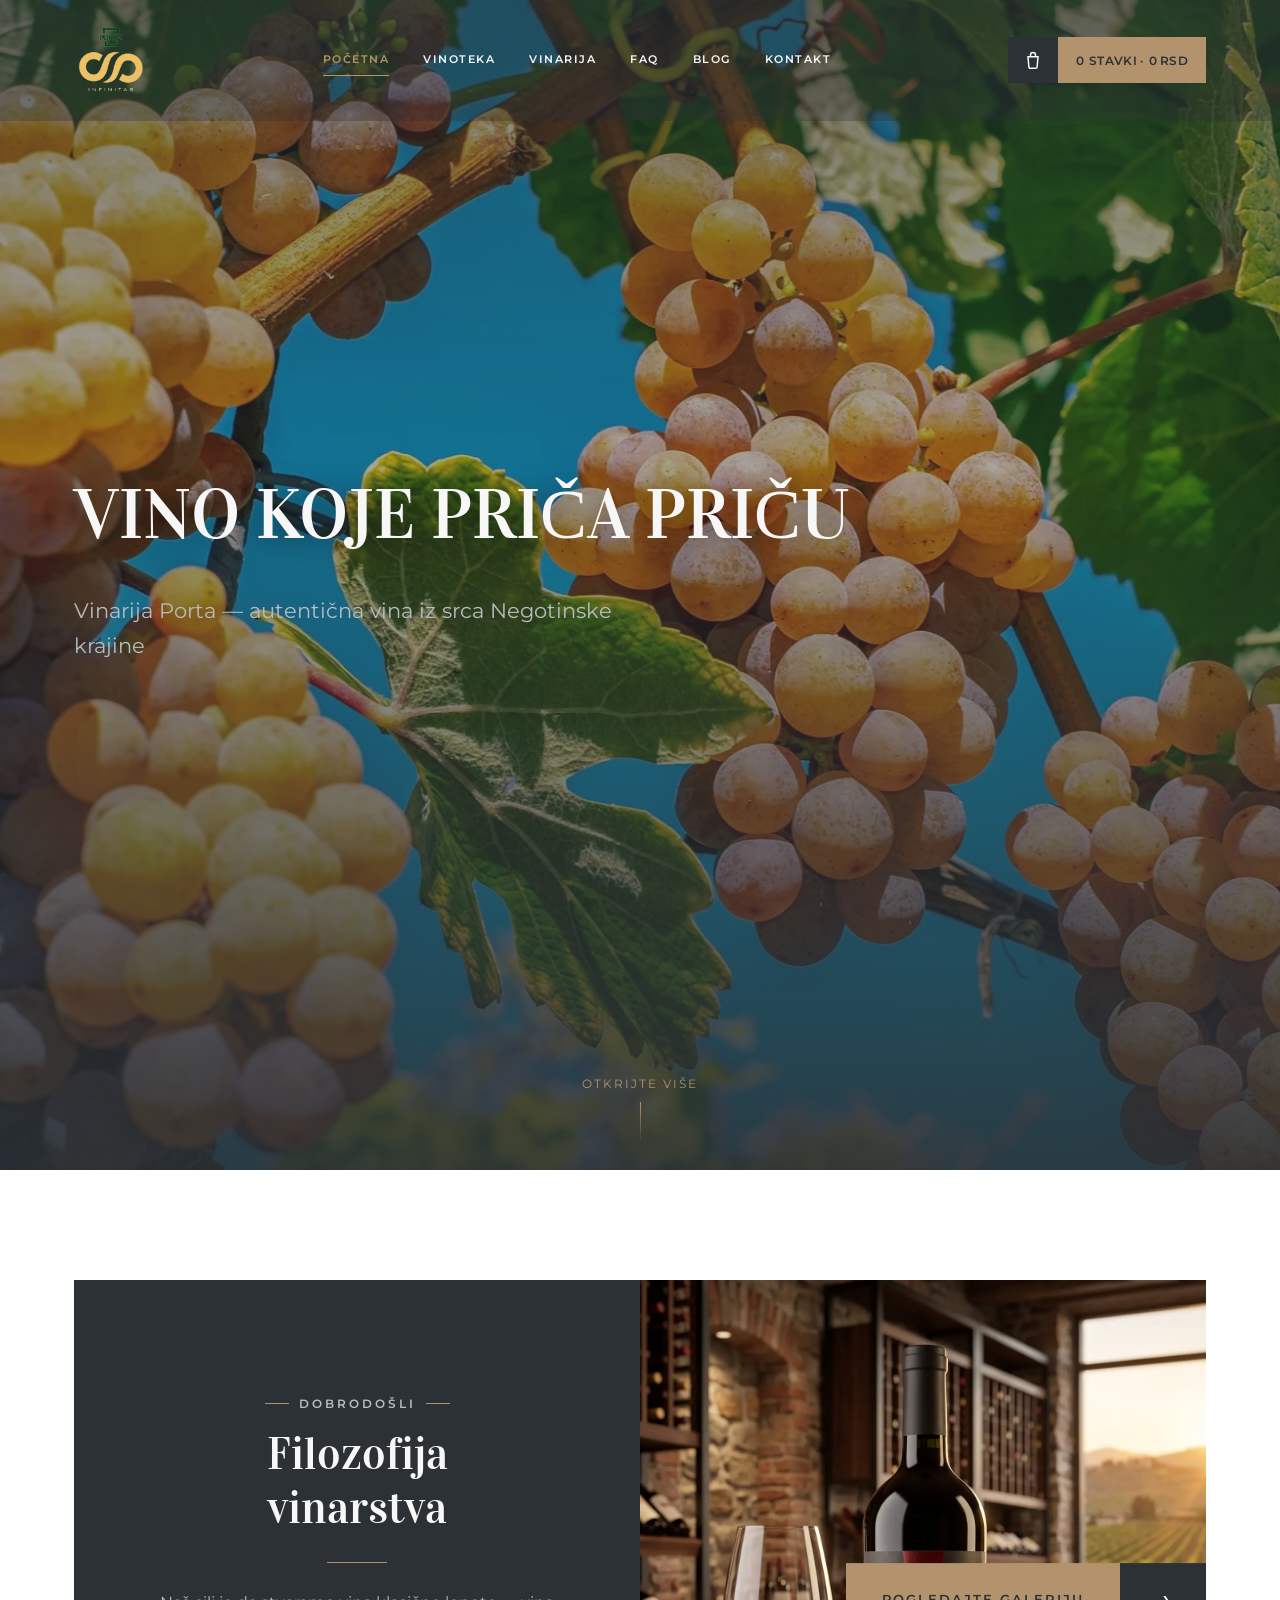
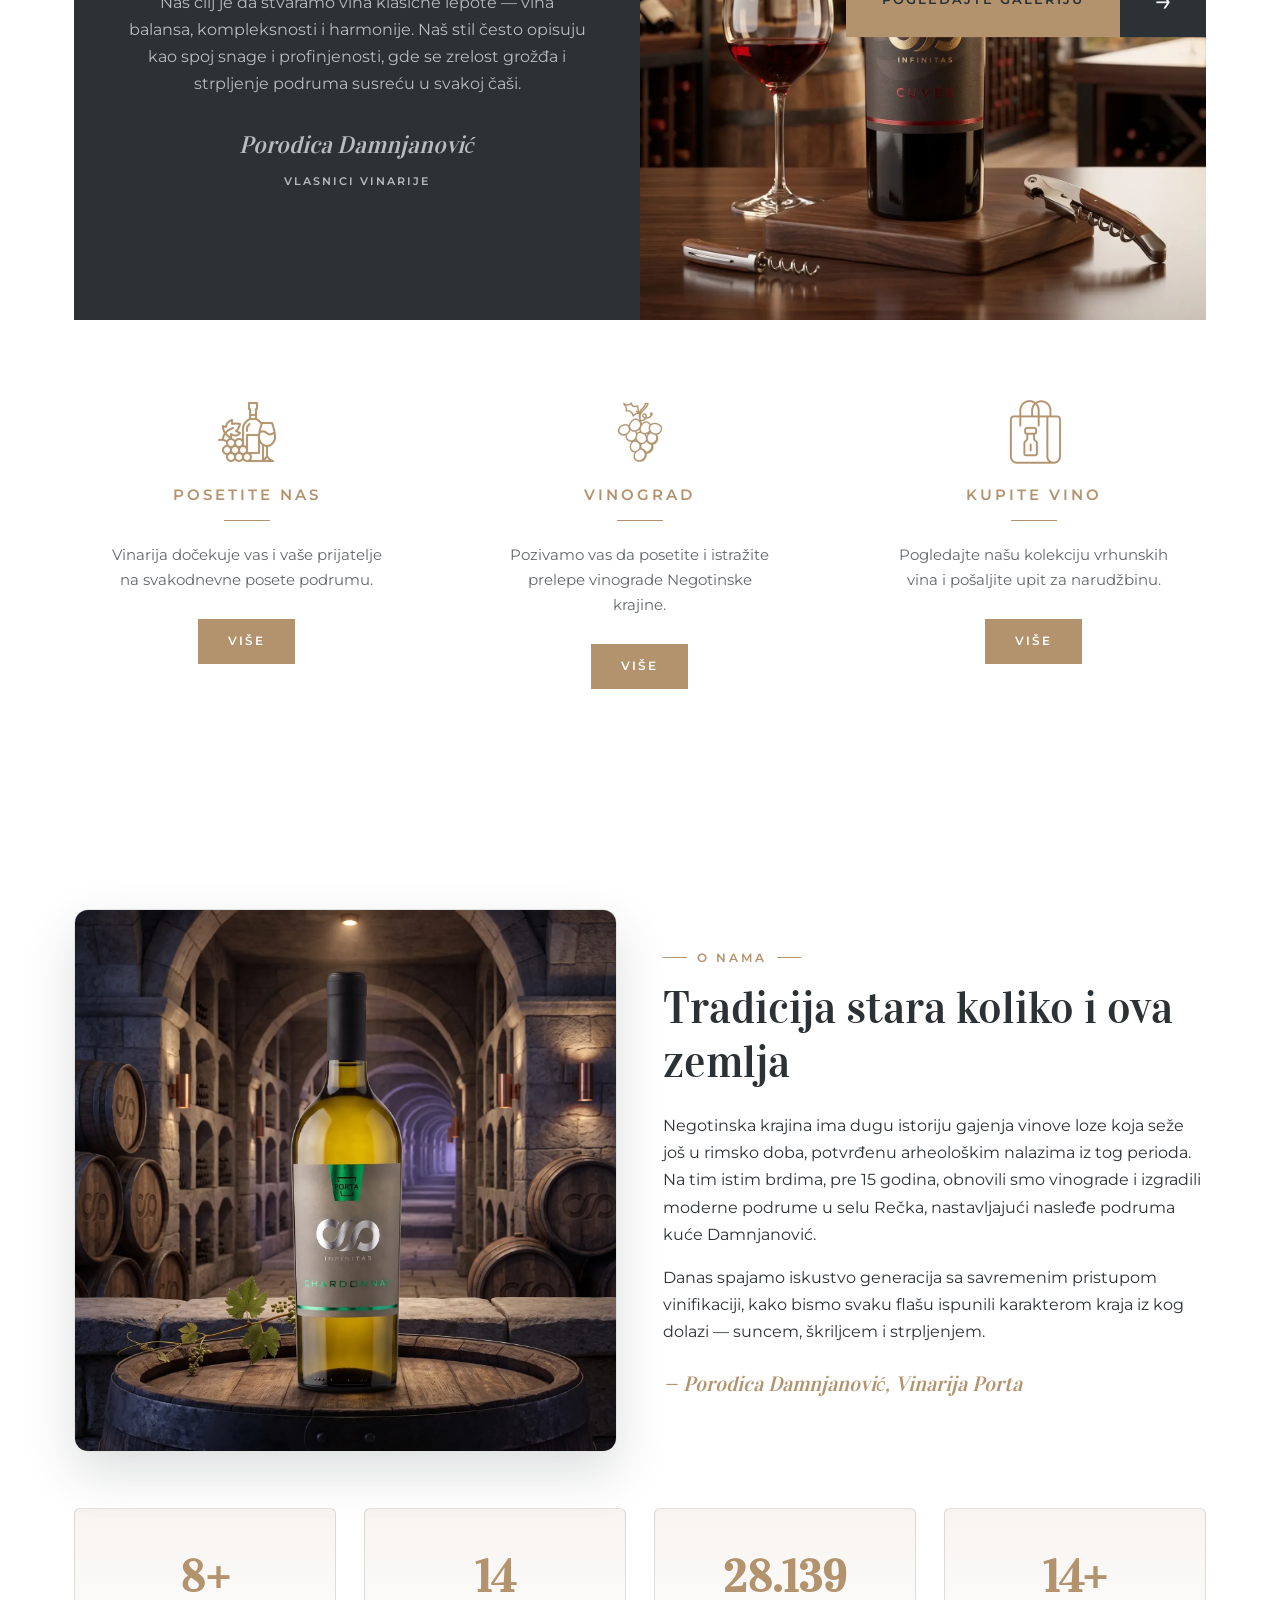
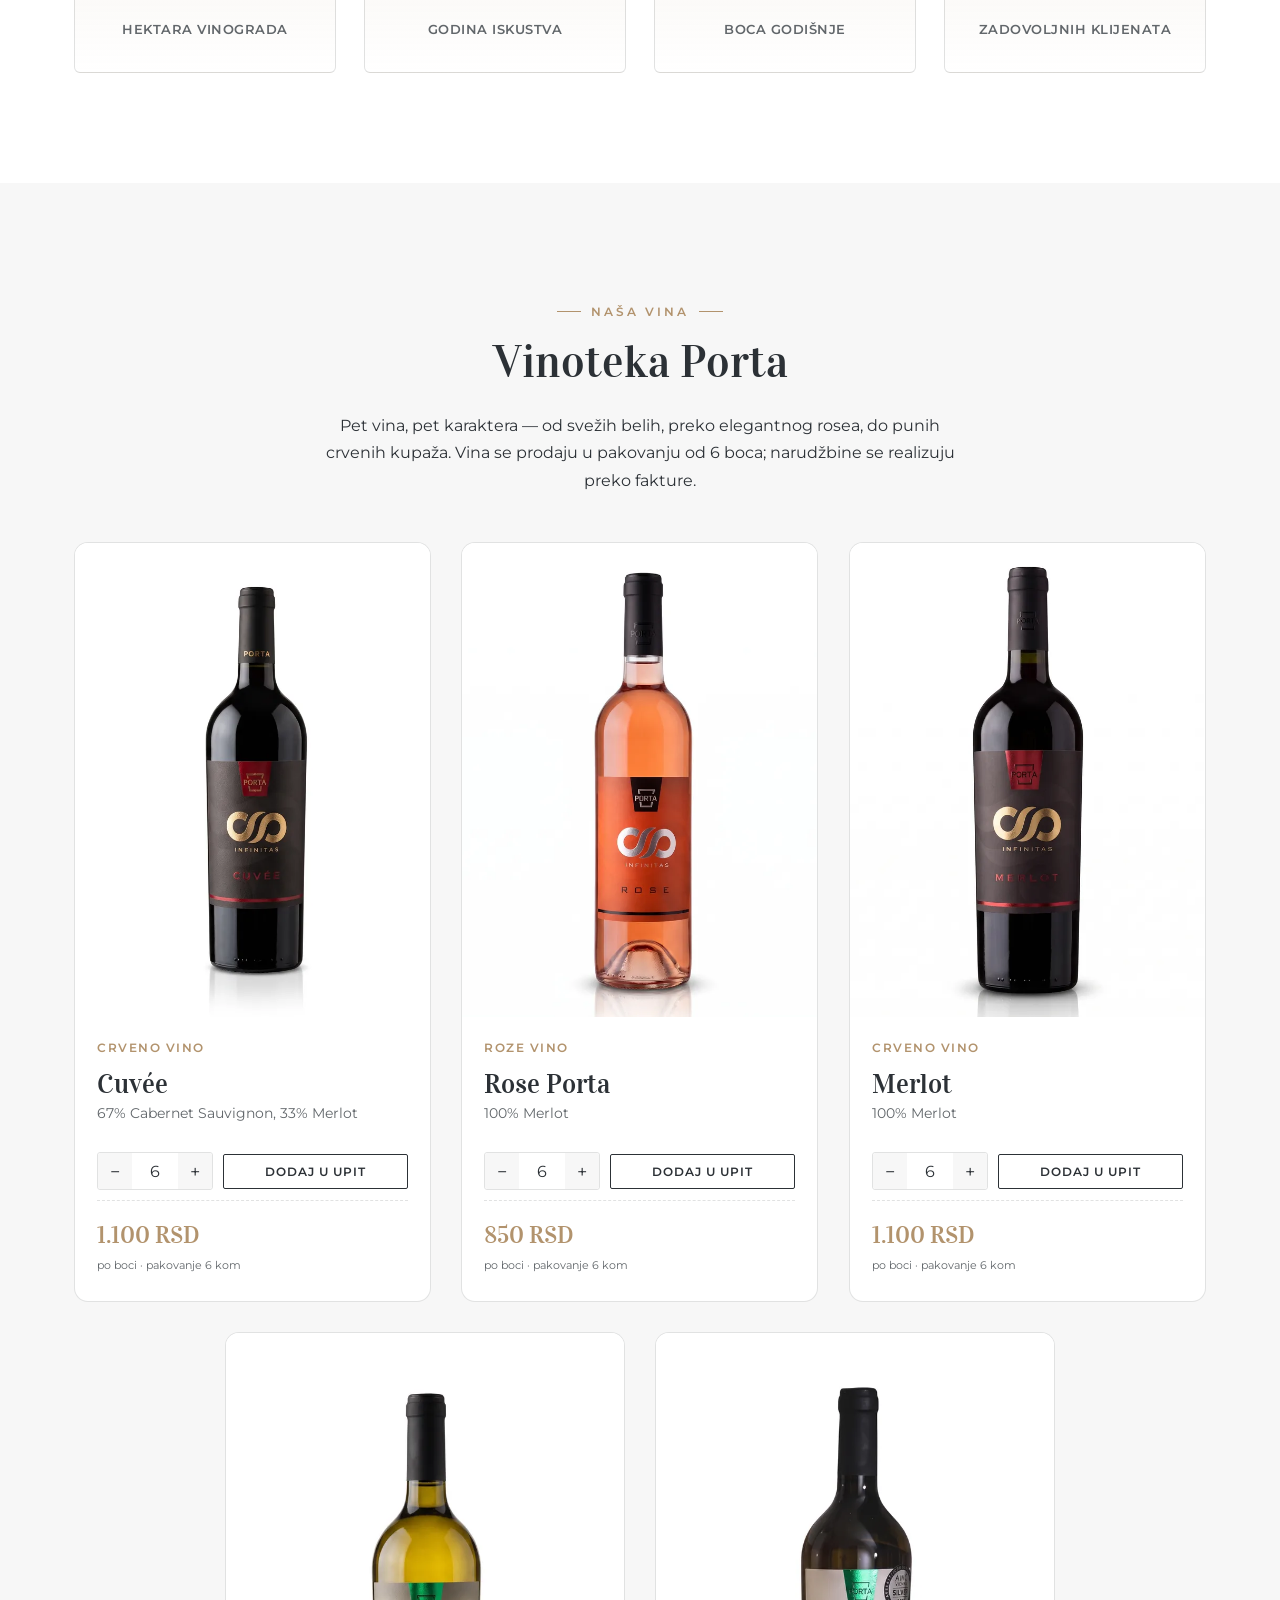
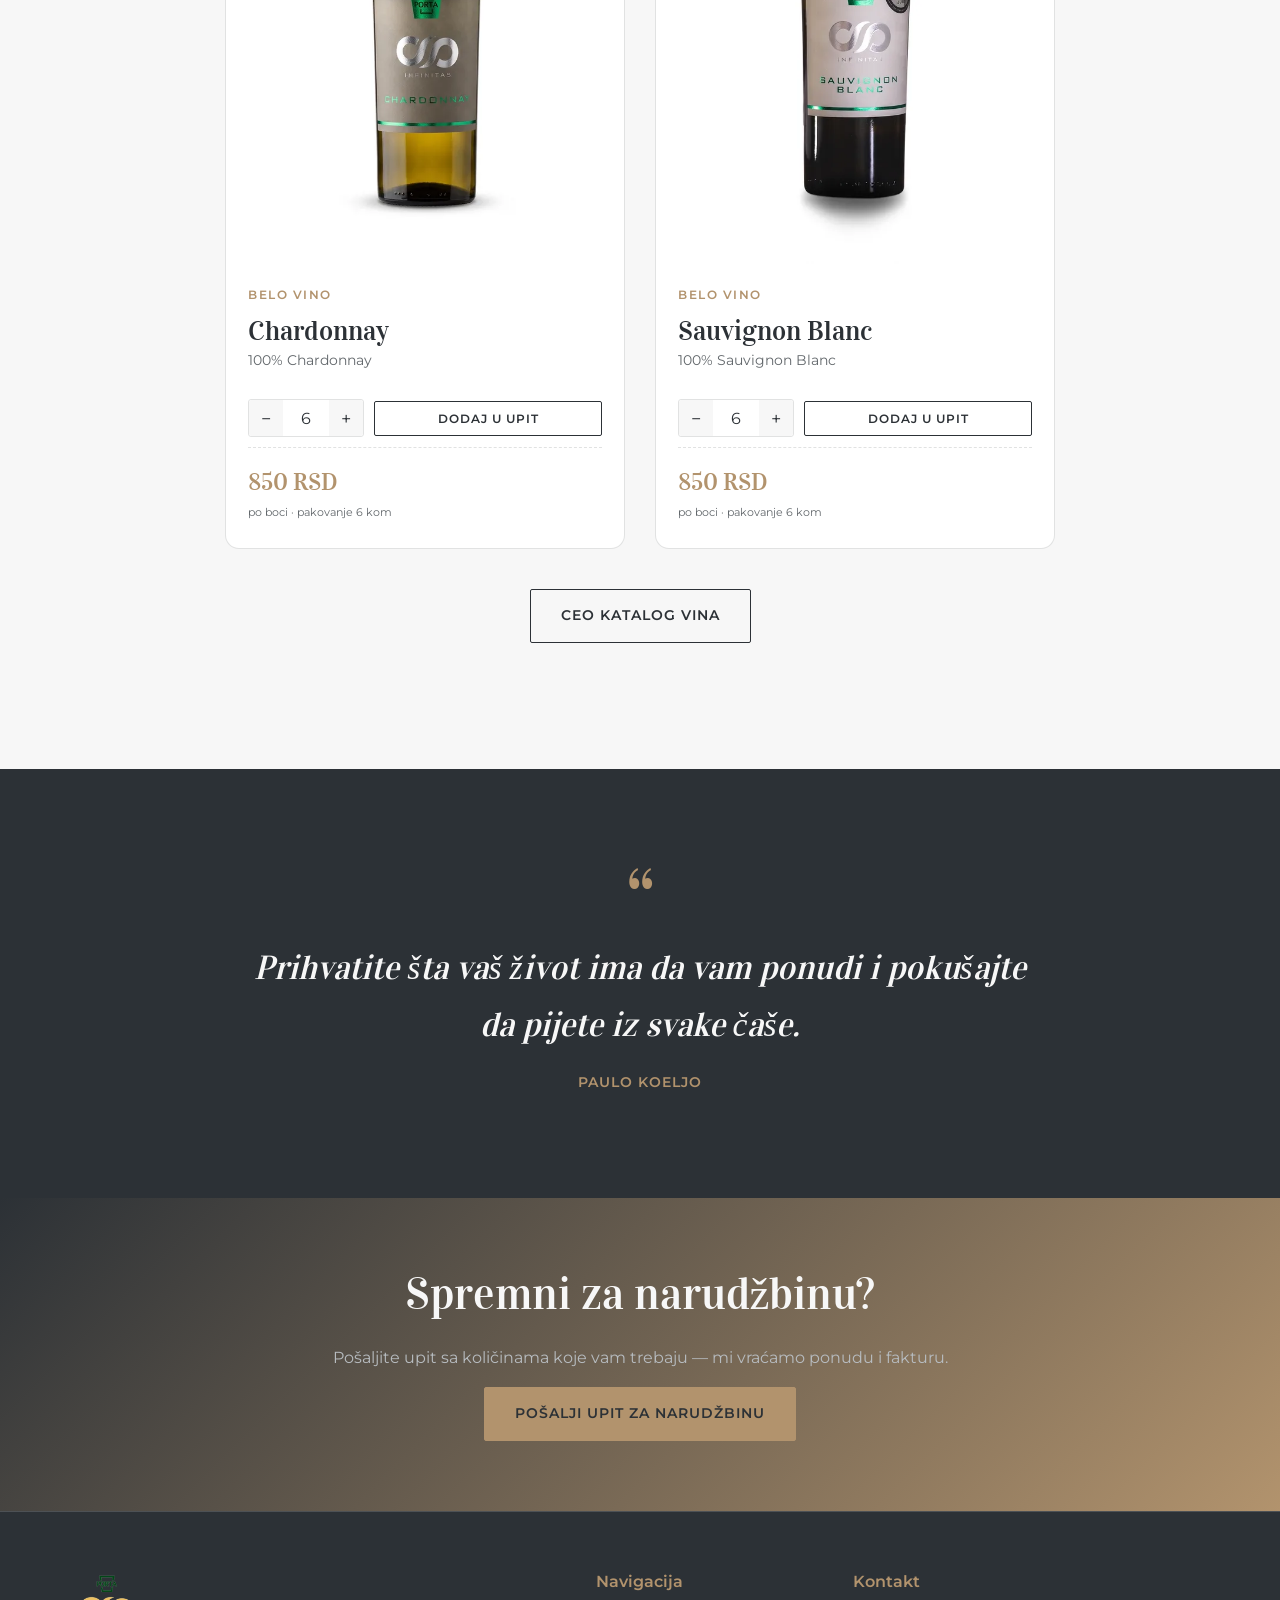
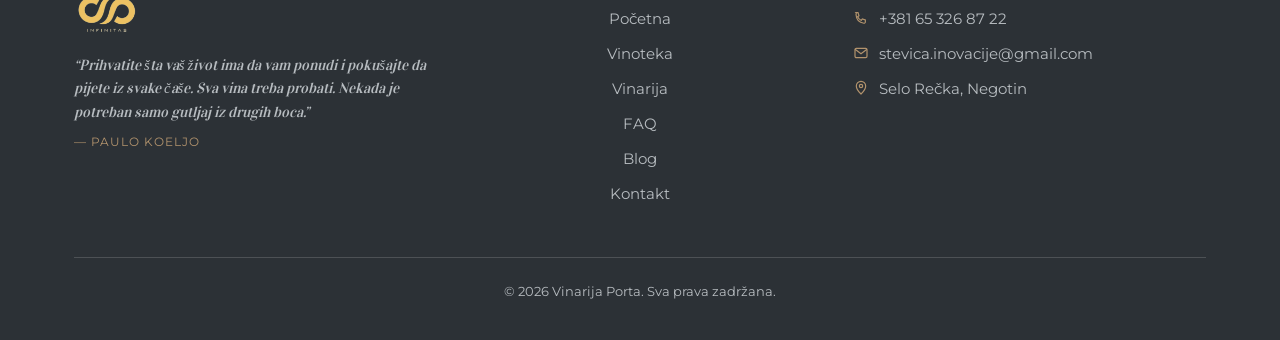
==== index.html @ 279966f1 "Inicijalna verzija sajta Vinarija Porta Statican sajt (HTML/CSS/JS) za vinariju Porta iz sela Recka " ====
<!doctype html>
<html lang="sr">
<head>
<meta charset="UTF-8">
<meta name="viewport" content="width=device-width, initial-scale=1">
<title>Vinarija Porta | Vina iz Negotinske krajine, selo Rečka</title>
<meta name="description" content="Vinarija Porta iz sela Rečka kod Negotina proizvodi vrhunska vina — Cuvée, Chardonnay, Rose Porta, Sauvignon Blanc i Merlot. 15 godina tradicije, 8+ hektara vinograda u Negotinskoj krajini.">
<link rel="canonical" href="https://vinarijaporta.rs/">
<meta property="og:type" content="website">
<meta property="og:title" content="Vinarija Porta — umetnost vina iz srca Negotinske Krajine">
<meta property="og:description" content="Tradicija duga 15 godina, 8+ hektara vinograda i 30.000 boca vina godišnje. Cuvée, Chardonnay, Rose, Sauvignon Blanc, Merlot — pakovanje od 6 boca, uz fakturu.">
<meta property="og:image" content="https://vinarijaporta.rs/images/og-image.jpg">
<meta property="og:url" content="https://vinarijaporta.rs/">
<meta property="og:locale" content="sr_RS">
<meta name="twitter:card" content="summary_large_image">
<link rel="icon" href="images/favicon.svg" type="image/svg+xml">
<link rel="preconnect" href="https://fonts.googleapis.com">
<link rel="preconnect" href="https://fonts.gstatic.com" crossorigin>
<link href="https://fonts.googleapis.com/css2?family=Vidaloka&family=Montserrat:wght@300;400;500;600;700&display=swap" rel="stylesheet">
<link rel="stylesheet" href="css/style.css">
<script type="application/ld+json">
{
  "@context": "https://schema.org",
  "@type": "Winery",
  "name": "Vinarija Porta",
  "image": "https://vinarijaporta.rs/images/og-image.jpg",
  "url": "https://vinarijaporta.rs/",
  "telephone": "+381653268722",
  "email": "stevica.inovacije@gmail.com",
  "address": {
    "@type": "PostalAddress",
    "streetAddress": "Selo Rečka bb",
    "addressLocality": "Negotin",
    "addressRegion": "Negotinska krajina",
    "addressCountry": "RS"
  }
}
</script>
</head>
<body>

<header class="site-header">
  <div class="container nav">
    <a href="index.html" class="logo"><img src="images/logo-porta-infinitas.webp" alt="Vinarija Porta Infinitas" class="site-logo"></a>
    <nav class="nav-links" id="navLinks">
      <a href="index.html" class="active">Početna</a>
      <a href="vinoteka.html">Vinoteka</a>
      <a href="vinarija.html">Vinarija</a>
      <a href="faq.html">FAQ</a>
      <a href="blog.html">Blog</a>
      <a href="kontakt.html">Kontakt</a>
    </nav>
    <div class="nav-actions">
      <button class="cart-btn" data-cart-open type="button" aria-label="Otvori korpu upita">
        <span class="cart-icon-box">
          <svg viewBox="0 0 24 24" fill="none" stroke="currentColor" stroke-width="1.8"><path d="M6 8h12l-1 12a2 2 0 0 1-2 2H9a2 2 0 0 1-2-2L6 8Z"/><path d="M9 8V6a3 3 0 0 1 6 0v2"/></svg>
          <span class="cart-icon-badge" data-cart-badge>0</span>
        </span>
        <span class="cart-info-box"><span data-cart-count>0</span> stavki &middot; <span data-cart-total-label>0 RSD</span></span>
      </button>
      <button class="nav-toggle" aria-label="Meni" type="button"><span></span><span></span><span></span></button>
    </div>
  </div>
</header>

<section class="hero">
  <div class="hero-slideshow" id="heroSlideshow">
    <div class="hero-slide is-active" style="background-image:url('images/couleur-grapes-3648343_1920.webp')"></div>
    <div class="hero-slide" style="background-image:url('images/stevepb-wine-2789265_1920.webp')"></div>
    <div class="hero-slide" style="background-image:url('images/pexels-picnic-1853380_1920.webp')"></div>
    <div class="hero-slide" style="background-image:url('images/franz26-ai-generated-8172472_1920.webp')"></div>
  </div>
  <div class="container">
    <div class="hero-content reveal">
      <h1 id="heroHeading">VINO KOJE PRIČA PRIČU</h1>
      <p class="lead" id="heroLead">Vinarija Porta — autentična vina iz srca Negotinske krajine</p>
    </div>
  </div>
  <div class="hero-scroll">Otkrijte više</div>
</section>

<a href="vinoteka.html" class="hero-float-cta btn btn-primary" id="heroFloatCta">
  <svg viewBox="0 0 24 24" width="18" height="18" fill="none" stroke="currentColor" stroke-width="1.8"><path d="M9 2h6v5.5c0 .8.3 1.6.9 2.2l2 2c1.1 1.1 1.6 2.6 1.6 4.1v2.7A3.5 3.5 0 0 1 16 22H8a3.5 3.5 0 0 1-3.5-3.5v-2.7c0-1.5.5-3 1.6-4.1l2-2c.6-.6.9-1.4.9-2.2V2Z"/><path d="M9 2h6M6 15h12"/></svg>
  <span class="label">Pogledaj vinoteku</span>
</a>

<section class="philosophy-features section">
  <div class="container">
    <div class="philosophy-grid">
      <div class="philosophy-text">
        <div class="philosophy-text-inner reveal">
          <p class="eyebrow">Dobrodošli</p>
          <h2>Filozofija<br>vinarstva</h2>
          <hr class="philosophy-divider">
          <p>Naš cilj je da stvaramo vina klasične lepote — vina balansa, kompleksnosti i harmonije. Naš stil često opisuju kao spoj snage i profinjenosti, gde se zrelost grožđa i strpljenje podruma susreću u svakoj čaši.</p>
          <p class="philosophy-signature">Porodica Damnjanović<small>Vlasnici vinarije</small></p>
        </div>
      </div>
      <div class="philosophy-media reveal">
        <img src="images/cuvee-na-stolu.webp" alt="Cuvée Vinarije Porta na stolu u podrumu" loading="lazy" width="1600" height="1600">
        <a href="vinarija.html" class="philosophy-cta">
          <span class="philosophy-cta-label">Pogledajte galeriju</span>
          <span class="philosophy-cta-arrow">&#8594;</span>
        </a>
      </div>
    </div>
  </div>
  <div class="container features">
    <div class="features-grid reveal-group">

      <div class="feature-item reveal">
        <div class="feature-icon">
          <img src="images/wine.webp" alt="" loading="lazy">
        </div>
        <h3 class="feature-title">Posetite nas</h3>
        <hr class="feature-divider">
        <p class="feature-text">Vinarija dočekuje vas i vaše prijatelje na svakodnevne posete podrumu.</p>
        <a href="kontakt.html" class="feature-more">Više</a>
      </div>

      <div class="feature-item reveal">
        <div class="feature-icon">
          <img src="images/grapes.webp" alt="" loading="lazy">
        </div>
        <h3 class="feature-title">Vinograd</h3>
        <hr class="feature-divider">
        <p class="feature-text">Pozivamo vas da posetite i istražite prelepe vinograde Negotinske krajine.</p>
        <a href="vinarija.html" class="feature-more">Više</a>
      </div>

      <div class="feature-item reveal">
        <div class="feature-icon">
          <img src="images/buy.webp" alt="" loading="lazy">
        </div>
        <h3 class="feature-title">Kupite vino</h3>
        <hr class="feature-divider">
        <p class="feature-text">Pogledajte našu kolekciju vrhunskih vina i pošaljite upit za narudžbinu.</p>
        <a href="vinoteka.html" class="feature-more">Više</a>
      </div>

    </div>
  </div>
</section>

<section class="section" id="o-nama">
  <div class="container about-grid">
    <div class="about-media reveal">
      <img src="images/chardonnay-podrumu.webp" alt="Podrum vinarije Porta sa buradima za odležavanje vina" width="1600" height="1600" loading="lazy">
    </div>
    <div class="about-text reveal">
      <p class="eyebrow">O nama</p>
      <h2>Tradicija stara koliko i ova zemlja</h2>
      <p>Negotinska krajina ima dugu istoriju gajenja vinove loze koja seže još u rimsko doba, potvrđenu arheološkim nalazima iz tog perioda. Na tim istim brdima, pre 15 godina, obnovili smo vinograde i izgradili moderne podrume u selu Rečka, nastavljajući nasleđe podruma kuće Damnjanović.</p>
      <p>Danas spajamo iskustvo generacija sa savremenim pristupom vinifikaciji, kako bismo svaku flašu ispunili karakterom kraja iz kog dolazi — suncem, škriljcem i strpljenjem.</p>
      <p class="signature">— Porodica Damnjanović, Vinarija Porta</p>
    </div>
  </div>

  <div class="container">
    <div class="stats reveal-group">
      <div class="stat reveal"><strong class="counter" data-target="8" data-suffix="+">0</strong><span>Hektara vinograda</span></div>
      <div class="stat reveal"><strong class="counter" data-target="15" data-suffix="">0</strong><span>Godina iskustva</span></div>
      <div class="stat reveal"><strong class="counter" data-target="30000" data-suffix="">0</strong><span>Boca godišnje</span></div>
      <div class="stat reveal"><strong class="counter" data-target="15" data-suffix="+">0</strong><span>Zadovoljnih klijenata</span></div>
    </div>
  </div>
</section>

<section class="section section-alt" id="vina">
  <div class="container">
    <div class="section-head reveal">
      <p class="eyebrow">Naša vina</p>
      <h2>Vinoteka Porta</h2>
      <p>Pet vina, pet karaktera — od svežih belih, preko elegantnog rosea, do punih crvenih kupaža. Vina se prodaju u pakovanju od 6 boca; narudžbine se realizuju preko fakture.</p>
    </div>
    <div class="wine-grid reveal-group" data-products data-limit="5"></div>
    <p class="text-center" style="margin-top:40px;">
      <a href="vinoteka.html" class="btn btn-outline">Ceo katalog vina</a>
    </p>
  </div>
</section>

<section class="quote-section">
  <div class="container reveal-group">
    <div class="quote-mark reveal">&ldquo;</div>
    <blockquote class="reveal">Prihvatite šta vaš život ima da vam ponudi i pokušajte da pijete iz svake čaše.</blockquote>
    <p class="quote-author reveal">Paulo Koeljo</p>
  </div>
</section>

<section class="cta-banner">
  <div class="container reveal-group">
    <h2 class="reveal">Spremni za narudžbinu?</h2>
    <p class="reveal">Pošaljite upit sa količinama koje vam trebaju — mi vraćamo ponudu i fakturu.</p>
    <a href="kontakt.html#narudzbina" class="btn btn-primary reveal">Pošalji upit za narudžbinu</a>
  </div>
</section>

<footer class="site-footer">
  <div class="container">
    <div class="footer-grid">
      <div>
        <img src="images/logo-porta-infinitas.webp" alt="Vinarija Porta Infinitas" class="footer-logo" width="120" height="120" loading="lazy">
        <p class="footer-quote">&ldquo;Prihvatite šta vaš život ima da vam ponudi i pokušajte da pijete iz svake čaše. Sva vina treba probati. Nekada je potreban samo gutljaj iz drugih boca.&rdquo;<cite>— Paulo Koeljo</cite></p>
      </div>
      <div>
        <h4>Navigacija</h4>
        <ul>
          <li><a href="index.html">Početna</a></li>
          <li><a href="vinoteka.html">Vinoteka</a></li>
          <li><a href="vinarija.html">Vinarija</a></li>
          <li><a href="faq.html">FAQ</a></li>
          <li><a href="blog.html">Blog</a></li>
          <li><a href="kontakt.html">Kontakt</a></li>
        </ul>
      </div>
      <div>
        <h4>Kontakt</h4>
        <ul class="footer-contact">
          <li><svg viewBox="0 0 24 24" width="16" height="16" fill="none" stroke="currentColor" stroke-width="1.8"><path d="M4.5 4h3l1.5 4.5-2 1.5a11 11 0 0 0 5.5 5.5l1.5-2 4.5 1.5v3c0 1-1 2-2.2 1.9C9.8 19 5 14.2 4.6 7.2 4.5 6 5.5 5 4.5 4Z"/></svg><a href="tel:+381653268722">+381 65 326 87 22</a></li>
          <li><svg viewBox="0 0 24 24" width="16" height="16" fill="none" stroke="currentColor" stroke-width="1.8"><rect x="3" y="5" width="18" height="14" rx="2"/><path d="M3 6.5 12 13l9-6.5"/></svg><a href="mailto:stevica.inovacije@gmail.com">stevica.inovacije@gmail.com</a></li>
          <li><svg viewBox="0 0 24 24" width="16" height="16" fill="none" stroke="currentColor" stroke-width="1.8"><path d="M12 21s7-6.5 7-12a7 7 0 1 0-14 0c0 5.5 7 12 7 12Z"/><circle cx="12" cy="9" r="2.5"/></svg><span>Selo Rečka, Negotin</span></li>
        </ul>
      </div>
    </div>
    <div class="footer-bottom">
      <p>&copy; <span id="year"></span> Vinarija Porta. Sva prava zadržana.</p>
    </div>
  </div>
</footer>

<div class="cart-overlay" id="cartOverlay"></div>
<aside class="cart-drawer" id="cartDrawer">
  <div class="cart-drawer-head">
    <h3>Vaš upit</h3>
    <button class="cart-close" data-cart-close type="button" aria-label="Zatvori">&times;</button>
  </div>
  <div class="cart-items" id="cartItems"></div>
  <div class="cart-drawer-foot" id="cartDrawerFoot">
    <div class="cart-total-row"><span>Ukupno (orijentaciono)</span><strong id="cartTotal">0 RSD</strong></div>
    <a href="kontakt.html#narudzbina" class="btn btn-primary btn-block">Pošalji upit za narudžbinu</a>
  </div>
</aside>

<button id="backToTop" class="back-to-top" type="button" aria-label="Nazad na vrh strane">
  <svg viewBox="0 0 24 24" fill="none" stroke="currentColor" stroke-width="2"><path d="M12 19V5M5 12l7-7 7 7"/></svg>
</button>

<script src="js/cart.js"></script>
<script src="js/main.js"></script>
</body>
</html>
---- css/style.css ----
/* ==========================================================================
   Vinarija Porta — glavni stylesheet
   Paleta: samo #B2936D (bež) i #2C3136 (tamna), belа za pozadinu sekcija
   ========================================================================== */

:root{
  --beige: #b2936d;
  --dark: #2c3136;
  --dark-alt: #2c3136;
  --light: #f7f7f7;
  --white: #ffffff;

  /* stara imena i dalje postoje radi manje izmena u ostatku fajla,
     ali sve pokazuju na istu bež/tamnu paletu — bez zlatne/zelene/crvene */
  --green: var(--beige);
  --wine: var(--beige);
  --gold: var(--beige);

  --text-dark: #2c3136;
  --text-light: #f7f7f7;
  --muted-on-light: #62676b;
  --muted-on-dark: #b7bcc0;

  --line-on-light: rgba(44,49,54,0.14);
  --line-on-dark: rgba(247,247,247,0.16);
  --line-gold: rgba(178,147,109,0.45);

  --radius: 6px;
  --radius-lg: 14px;
  --shadow: 0 20px 50px rgba(44,49,54,0.16);
  --shadow-dark: 0 20px 50px rgba(0,0,0,0.45);
  --ff-serif: "Vidaloka", Georgia, serif;
  --ff-sans: "Montserrat", "Segoe UI", sans-serif;
  --container: 1180px;
}

*,*::before,*::after{ box-sizing: border-box; }
html{ scroll-behavior: smooth; }
body{
  margin:0;
  background: var(--white);
  color: var(--text-dark);
  font-family: var(--ff-sans);
  font-size: 16px;
  line-height: 1.7;
  -webkit-font-smoothing: antialiased;
}
img{ max-width:100%; display:block; }
a{ color: inherit; text-decoration: none; }
ul{ list-style: none; margin:0; padding:0; }
button{ font-family: inherit; cursor:pointer; }
input,select,textarea{ font-family: inherit; font-size: 1rem; }

h1,h2,h3,h4{
  font-family: var(--ff-serif);
  color: var(--text-dark);
  line-height: 1.2;
  margin: 0 0 0.5em;
  font-weight: 400;
}
h1{ font-size: clamp(2.4rem, 6vw, 4.4rem); }
h2{ font-size: clamp(1.8rem, 4vw, 2.8rem); }
h3{ font-size: clamp(1.3rem, 2.6vw, 1.7rem); }
p{ margin: 0 0 1em; }

.container{
  width: 100%;
  max-width: var(--container);
  margin: 0 auto;
  padding: 0 24px;
}

.section{ padding: clamp(60px, 9vw, 110px) 0; background: var(--white); }
.section-alt{ background: var(--light); }

.eyebrow{
  display:inline-flex;
  align-items:center;
  gap:10px;
  font-family: var(--ff-sans);
  text-transform: uppercase;
  letter-spacing: 3px;
  font-size: 0.78rem;
  font-weight: 600;
  color: var(--gold);
  margin-bottom: 14px;
}
.eyebrow::before,.eyebrow::after{
  content:"";
  width: 24px;
  height:1px;
  background: var(--gold);
}
.section-head{
  text-align:center;
  max-width: 640px;
  margin: 0 auto 48px;
}
.section-head.left{ text-align:left; margin: 0 0 32px; }

/* Buttons */
.btn{
  display:inline-flex;
  align-items:center;
  justify-content:center;
  gap:8px;
  padding: 14px 30px;
  border-radius: 2px;
  font-size: 0.88rem;
  font-weight: 600;
  letter-spacing: 1px;
  text-transform: uppercase;
  border: 1px solid transparent;
  transition: all .25s ease;
  white-space: nowrap;
}
.btn-primary{
  background: var(--gold);
  color: var(--dark);
  border-color: var(--gold);
}
.btn-primary:hover{ background: var(--beige); border-color: var(--beige); color: var(--white); transform: translateY(-2px); }
.btn-outline{
  background: transparent;
  color: inherit;
  border-color: currentColor;
}
.btn-outline:hover{ background: var(--gold); color: var(--dark); border-color: var(--gold); }
.btn-sm{ padding: 9px 18px; font-size: 0.76rem; }
.btn-block{ width:100%; }
.btn:disabled{ opacity:.5; cursor:not-allowed; }

/* ==========================================================================
   Header / navigacija
   ========================================================================== */
.site-header{
  position: fixed;
  top:0; left:0; right:0;
  z-index: 500;
  background: rgba(44,49,54,0.32);
  border-bottom: 1px solid transparent;
  transition: background .35s ease, border-color .35s ease, box-shadow .35s ease;
}
.site-header.is-scrolled{
  background: rgba(44,49,54,0.97);
  border-bottom-color: var(--line-on-dark);
  box-shadow: 0 8px 24px rgba(0,0,0,0.22);
}
.nav{
  display:flex;
  align-items:center;
  justify-content:space-between;
  padding: 24px 24px;
  gap: 20px;
  transition: padding .35s ease;
}
.site-header.is-scrolled .nav{ padding: 8px 24px; }
.logo{ display:flex; align-items:center; }
.site-logo{
  height: 72px;
  width: auto;
  transition: height .35s ease;
}
.site-header.is-scrolled .site-logo{ height: 50px; }

.nav-links{
  display:flex;
  align-items:center;
  gap: 34px;
}
.nav-links a{
  font-size: 0.7rem;
  font-weight: 600;
  letter-spacing: 1.5px;
  text-transform: uppercase;
  color: var(--text-light);
  position: relative;
  padding: 4px 0;
}
.nav-links a::after{
  content:"";
  position:absolute;
  left:0; bottom:-2px;
  width:0; height:1px;
  background: var(--gold);
  transition: width .25s ease;
}
.nav-links a:hover, .nav-links a.active{ color: var(--gold); }
.nav-links a:hover::after, .nav-links a.active::after{ width:100%; }

.nav-actions{ display:flex; align-items:center; gap: 14px; }

.cart-btn{
  display:flex;
  align-items:stretch;
  height: 46px;
  border:none;
  padding:0;
  overflow:hidden;
}
.cart-icon-box{
  position: relative;
  width: 50px;
  flex-shrink:0;
  display:flex;
  align-items:center;
  justify-content:center;
  background: var(--dark);
  color: var(--text-light);
}
.cart-icon-box svg{ width:20px; height:20px; }
.cart-icon-badge{
  display:none;
  position:absolute;
  top:4px; right:4px;
  min-width:16px;
  height:16px;
  padding:0 3px;
  border-radius:8px;
  background: var(--beige);
  color: var(--dark);
  font-size:0.62rem;
  font-weight:700;
  align-items:center;
  justify-content:center;
  line-height:1;
}
.cart-info-box{
  display:flex;
  align-items:center;
  gap:5px;
  background: var(--beige);
  color: var(--dark);
  padding: 0 18px;
  font-size: 0.78rem;
  font-weight: 600;
  letter-spacing: 0.3px;
  text-transform: uppercase;
  white-space: nowrap;
  transition: background .3s ease, color .3s ease;
}
.cart-btn:hover .cart-info-box{ background: var(--dark); color: var(--text-light); }

.nav-toggle{
  display:none;
  flex-direction: column;
  gap:5px;
  background:none;
  border:none;
  padding: 6px;
}
.nav-toggle span{ width: 26px; height:2px; background: var(--gold); display:block; }

/* ==========================================================================
   Hero
   ========================================================================== */
.hero{
  position: relative;
  min-height: 130vh;
  display:flex;
  align-items:center;
  color: var(--text-light);
  background: var(--dark);
  overflow:hidden;
}
.hero::before{
  content:"";
  position:absolute; inset:0;
  z-index:1;
  background: linear-gradient(180deg, rgba(44,49,54,0.6) 0%, rgba(44,49,54,0.4) 40%, rgba(44,49,54,0.92) 100%);
}
.hero-slideshow{
  position:absolute; inset:0;
  z-index:0;
  overflow:hidden;
}
.hero-slide{
  position:absolute; inset:0;
  background-size: cover;
  background-position: center;
  opacity: 0;
  transform: scale(1);
  transition: opacity 1.4s ease;
}
.hero-slide.is-active{
  opacity: 1;
  animation: heroKenBurns 8s ease-out forwards;
}
@keyframes heroKenBurns{
  from{ transform: scale(1); }
  to{ transform: scale(1.12); }
}
@media (prefers-reduced-motion: reduce){
  .hero-slide.is-active{ animation: none; }
}
.hero-content{ position:relative; z-index:2; max-width: 780px; margin: 0; color: var(--text-light); }
.hero-content .eyebrow{ color: var(--gold); }
.hero-content h1{
  color: var(--text-light);
  text-shadow: 0 4px 30px rgba(0,0,0,0.5);
  transition: opacity .5s ease;
}
.hero-content .lead{
  font-size: clamp(1.05rem, 2vw, 1.3rem);
  color: var(--muted-on-dark);
  max-width: 560px;
  transition: opacity .5s ease;
  margin-bottom: 34px;
}
.hero-actions{ display:flex; gap:18px; flex-wrap:wrap; }
.hero-float-cta{
  position: fixed;
  right: 28px;
  top: 50%;
  z-index: 480;
  opacity: 0;
  transform: translateY(calc(-50% + 14px));
  pointer-events: none;
  transition: opacity .4s ease, transform .4s ease;
}
.hero-float-cta.is-visible{
  opacity: 1;
  transform: translateY(-50%);
  pointer-events: auto;
}
@media (max-width: 600px){
  .hero-float-cta{
    width: 52px; height: 52px;
    padding: 0;
    border-radius: 50%;
    gap: 0;
  }
  .hero-float-cta .label{ display:none; }
}
.back-to-top{
  position: fixed;
  right: 28px;
  bottom: 28px;
  z-index: 480;
  width: 52px;
  height: 52px;
  border-radius: 50%;
  background: var(--beige);
  color: var(--dark);
  display:flex;
  align-items:center;
  justify-content:center;
  opacity: 0;
  transform: translateY(14px);
  pointer-events: none;
  transition: opacity .4s ease, transform .4s ease, background .25s ease;
  border: none;
  cursor: pointer;
}
.back-to-top.is-visible{
  opacity: 1;
  transform: translateY(0);
  pointer-events: auto;
}
.back-to-top:hover{ background: var(--dark); color: var(--text-light); }
.back-to-top svg{ width: 20px; height: 20px; }
.hero-scroll{
  position:absolute; bottom: 28px; left:50%; transform: translateX(-50%);
  z-index:2; color: var(--gold); font-size: 0.75rem; letter-spacing:2px;
  display:flex; flex-direction:column; align-items:center; gap:8px;
  text-transform: uppercase;
}
.hero-scroll::after{
  content:""; width:1px; height: 40px; background: linear-gradient(var(--gold), transparent);
}

/* Page hero (interior pages) */
.page-hero{
  position: relative;
  padding: 130px 0 70px;
  text-align:center;
  background: var(--dark) url("../images/hero-vinograd.svg") center/cover no-repeat;
  color: var(--text-light);
}
.page-hero::before{ content:""; position:absolute; inset:0; background: rgba(44,49,54,0.78); }
.page-hero .container{ position:relative; z-index:2; }
.page-hero h1{ color: var(--text-light); }
.page-hero p{ color: var(--muted-on-dark); }
.breadcrumb{ color: var(--gold); font-size: 0.85rem; letter-spacing:1px; }
.breadcrumb a{ color: var(--muted-on-dark); }
.breadcrumb a:hover{ color: var(--gold); }

/* ==========================================================================
   Filozofija vinarstva (split sekcija: tamni tekst / slika)
   ========================================================================== */
.philosophy-grid{
  display:grid;
  grid-template-columns: 1fr;
}
.philosophy-text{
  background: var(--dark-alt);
  color: var(--text-light);
  display:flex;
  align-items:center;
  justify-content:center;
  padding: 70px 36px;
  text-align:center;
}
.philosophy-text-inner{ max-width: 460px; }
.philosophy-text .eyebrow{ justify-content:center; }
.philosophy-text h2{ color: var(--text-light); }
.philosophy-divider{ width:60px; height:1px; background: var(--gold); margin: 26px auto; border:none; }
.philosophy-text p{ color: var(--muted-on-dark); }
.philosophy-signature{
  font-family: var(--ff-serif);
  font-style: italic;
  color: var(--beige);
  font-size: 1.5rem;
  margin-top: 28px;
}
.philosophy-signature small{
  display:block;
  font-family: var(--ff-sans);
  font-style: normal;
  letter-spacing: 2px;
  text-transform: uppercase;
  font-size: 0.68rem;
  font-weight: 600;
  color: var(--muted-on-dark);
  margin-top: 6px;
}

.philosophy-media{
  position:relative;
  min-height: 360px;
  overflow:hidden;
}
.philosophy-media img{
  position:absolute; inset:0;
  width:100%; height:100%;
  object-fit:cover;
}
.philosophy-cta{
  position:absolute;
  top:50%; right:0;
  transform: translateY(-50%);
  z-index:2;
  display:flex;
  align-items:stretch;
  text-transform: uppercase;
}
.philosophy-cta-label{
  position:relative;
  background: var(--beige);
  color: var(--dark);
  padding: 26px 36px;
  font-size: 0.8rem;
  letter-spacing: 2px;
  font-weight: 600;
  display:flex;
  align-items:center;
  white-space: nowrap;
  overflow:hidden;
  isolation:isolate;
  transition: color .6s ease;
}
.philosophy-cta-label::before{
  content:"";
  position:absolute;
  inset:0;
  background: var(--dark-alt);
  transform: scaleX(0);
  transform-origin: right;
  transition: transform 1s ease;
  z-index:-1;
}
.philosophy-cta:hover .philosophy-cta-label::before{ transform: scaleX(1); }
.philosophy-cta:hover .philosophy-cta-label{ color: var(--text-light); }
.philosophy-cta-arrow{
  background: var(--dark-alt);
  color: var(--text-light);
  width: 86px;
  display:flex;
  align-items:center;
  justify-content:center;
  font-size: 2rem;
}

@media (min-width: 900px){
  .philosophy-grid{ grid-template-columns: 1fr 1fr; }
  .philosophy-media{ min-height: 640px; }
}

/* ==========================================================================
   Features (Posetite nas / Vinograd / Kupite vino)
   — deo iste sekcije kao "Filozofija vinarstva", bez razmaka/linije između njih
   ========================================================================== */
.features{
  padding-top: clamp(50px, 7vw, 80px);
}
.features-grid{
  display:grid;
  grid-template-columns: 1fr;
  gap: 48px;
  text-align:center;
}
.feature-icon{
  width: 64px;
  height: 64px;
  margin: 0 auto 22px;
  color: var(--beige);
}
.feature-icon svg{ width:100%; height:100%; }
.feature-icon img{ width:100%; height:100%; object-fit:contain; }
.feature-title{
  font-family: var(--ff-sans);
  font-size: 0.95rem;
  font-weight: 600;
  letter-spacing: 3px;
  text-transform: uppercase;
  color: var(--beige);
  margin: 0 0 16px;
}
.feature-divider{
  width: 46px;
  height: 1px;
  background: var(--beige);
  border: none;
  margin: 0 auto 22px;
}
.feature-text{
  color: var(--muted-on-light);
  font-size: 0.92rem;
  max-width: 280px;
  margin: 0 auto 26px;
}
.feature-more{
  display:inline-block;
  background: var(--beige);
  color: var(--white);
  font-size: 0.75rem;
  font-weight: 600;
  letter-spacing: 2px;
  text-transform: uppercase;
  padding: 12px 30px;
  transition: background .25s ease;
}
.feature-more:hover{ background: var(--dark); }

@media (min-width: 700px){
  .features-grid{ grid-template-columns: repeat(3, 1fr); }
}

/* ==========================================================================
   O nama / about
   ========================================================================== */
.about-grid{
  display:grid;
  grid-template-columns: 1fr;
  gap: 46px;
  align-items:center;
}
.about-media{
  border-radius: var(--radius-lg);
  overflow:hidden;
  border: 1px solid var(--line-on-light);
  box-shadow: var(--shadow);
}
.about-media img{ width:100%; height:100%; object-fit:cover; }
.about-text .signature{
  font-family: var(--ff-serif);
  font-style: italic;
  color: var(--wine);
  font-size: 1.3rem;
  margin-top: 20px;
}

/* Statistike */
.stats{
  display:grid;
  grid-template-columns: repeat(2,1fr);
  gap: 28px;
  margin-top: 56px;
}
.stat{
  text-align:center;
  padding: 30px 16px;
  border: 1px solid var(--line-on-light);
  border-radius: var(--radius);
  background: linear-gradient(180deg, rgba(178,147,109,0.1), transparent);
}
.stat strong{
  display:block;
  font-family: var(--ff-serif);
  font-size: clamp(2rem, 4vw, 2.8rem);
  color: var(--wine);
}
.stat span{ font-size: 0.82rem; font-weight: 600; letter-spacing:0.5px; color: var(--muted-on-light); text-transform: uppercase; }

/* ==========================================================================
   Vina / kartice proizvoda
   ========================================================================== */
.wine-grid{
  display:flex;
  flex-wrap:wrap;
  justify-content:center;
  gap: 30px;
}
.wine-card{
  flex: 1 1 100%;
  max-width: 400px;
  background: var(--white);
  border: 1px solid var(--line-on-light);
  border-radius: var(--radius-lg);
  overflow:hidden;
  display:flex;
  flex-direction:column;
  transition: transform .3s ease, box-shadow .3s ease, border-color .3s ease;
}
.wine-card:hover{
  transform: translateY(-6px);
  box-shadow: var(--shadow);
  border-color: var(--gold);
}
.wine-media{
  position: relative;
  background: var(--white);
  aspect-ratio: 3/4;
  overflow:hidden;
}
.wine-media img{
  position:absolute; inset:0;
  width:100%; height:100%;
  object-fit: cover;
  object-position: center;
  transition: transform .4s ease;
}
.wine-card:hover .wine-media img{ transform: scale(1.06); }
.wine-desc-overlay{
  position:absolute; inset:0;
  background: rgba(44,49,54,0.93);
  color: var(--text-light);
  display:flex;
  align-items:center;
  justify-content:center;
  padding: 30px;
  opacity: 0;
  transition: opacity .35s ease;
  text-align:center;
}
.wine-desc-overlay p{ margin:0; font-size:0.92rem; line-height:1.65; }
.wine-media:hover .wine-desc-overlay{ opacity:1; }
.wine-body{ padding: 22px 22px 26px; display:flex; flex-direction:column; gap:10px; flex:1; }
.wine-type{
  font-size: 0.72rem;
  font-weight: 600;
  letter-spacing: 1.5px;
  text-transform: uppercase;
  color: var(--green);
}
.wine-body h3{ margin:0; }
.wine-sorta{ font-size: 0.85rem; color: var(--muted-on-light); margin: -6px 0 0; min-height: 2.3em; line-height: 1.3; }
.wine-price-row{
  display:flex;
  align-items:baseline;
  justify-content:space-between;
  border-top: 1px dashed var(--line-on-light);
  padding-top: 14px;
  margin-top: auto;
}
.wine-price{ font-family: var(--ff-serif); font-size: 1.5rem; color: var(--wine); }
.wine-price small{ font-family: var(--ff-sans); font-size: 0.7rem; color: var(--muted-on-light); display:block; text-transform: none; letter-spacing:0; }
.wine-unit{ font-size: 0.75rem; color: var(--muted-on-light); }

.qty-row{ display:flex; align-items:center; flex-wrap:wrap; gap:10px; margin-top: 6px; }
.qty-stepper{
  display:flex;
  align-items:center;
  flex-shrink:0;
  border: 1px solid var(--line-on-light);
  border-radius: 3px;
  overflow:hidden;
}
.qty-stepper button{
  background: var(--light);
  color: var(--text-dark);
  border:none;
  flex-shrink:0;
  width: 34px;
  height: 36px;
  font-size: 1.1rem;
}
.qty-row [data-add-inquiry]{ flex:1; min-width: 130px; }
.qty-stepper button:hover{ background: var(--gold); color: var(--dark); }
.qty-stepper input{
  width: 46px;
  text-align:center;
  border:none;
  background: transparent;
  color: var(--text-dark);
  height: 36px;
  -moz-appearance: textfield;
}
.qty-stepper input::-webkit-outer-spin-button,
.qty-stepper input::-webkit-inner-spin-button{ -webkit-appearance:none; margin:0; }


/* ==========================================================================
   Blog članak
   ========================================================================== */
.article-body{
  max-width: 760px;
  margin: 0 auto;
}
.article-meta{
  text-align:center;
  text-transform: uppercase;
  letter-spacing: 2px;
  font-size: 0.78rem;
  font-weight: 600;
  color: var(--gold);
  margin-bottom: 10px;
}
.article-body h2{ margin-top: 1.6em; }
.article-body p{ color: var(--muted-on-light); line-height: 1.85; }
.article-cover{
  width:100%;
  aspect-ratio: 16/9;
  overflow:hidden;
  border-radius: var(--radius);
  margin: 0 0 40px;
}
.article-cover img{ width:100%; height:100%; object-fit:cover; }
.article-pull-quote{
  font-family: var(--ff-serif);
  font-style: italic;
  font-size: clamp(1.2rem, 2.4vw, 1.5rem);
  color: var(--text-dark);
  border-left: 3px solid var(--gold);
  padding-left: 24px;
  margin: 40px 0;
}
.article-back{ display:inline-block; margin-top: 20px; }

/* ==========================================================================
   Citat
   ========================================================================== */
.quote-section{
  position:relative;
  text-align:center;
  padding: 90px 0;
  background: var(--dark);
  color: var(--text-light);
}
.quote-mark{ font-family: var(--ff-serif); font-size: 5rem; color: var(--gold); line-height:1; opacity:.7; }
blockquote{
  font-family: var(--ff-serif);
  font-size: clamp(1.4rem, 3vw, 2.1rem);
  color: var(--text-light);
  max-width: 780px;
  margin: 0 auto 18px;
  font-style: italic;
}
.quote-author{ color: var(--gold); letter-spacing:1px; text-transform: uppercase; font-size: 0.85rem; font-weight:600; }

/* ==========================================================================
   CTA banner
   ========================================================================== */
.cta-banner{
  text-align:center;
  padding: 70px 0;
  background: linear-gradient(135deg, var(--dark), var(--wine));
  color: var(--text-light);
}
.cta-banner h2{ color: var(--text-light); }
.cta-banner p{ color: var(--muted-on-dark); }

/* ==========================================================================
   Footer
   ========================================================================== */
.site-footer{
  background: var(--dark);
  color: var(--text-light);
  border-top: 1px solid var(--line-on-dark);
  padding: 60px 0 24px;
}
@media (max-width: 600px){
  .site-footer{ padding-bottom: 90px; }
}
.footer-grid{
  display:grid;
  grid-template-columns: 1fr;
  gap: 36px;
  margin-bottom: 40px;
}
@media (min-width: 700px){
  .footer-grid{ grid-template-columns: repeat(3, 1fr); }
  .footer-grid > div:nth-child(2){ text-align:center; }
}
.footer-logo{ height: 64px; width: auto; margin-bottom: 18px; }
.footer-quote{
  font-family: var(--ff-serif);
  font-style: italic;
  color: var(--muted-on-dark);
  font-size: 0.92rem;
  line-height: 1.6;
  margin: 0 0 20px;
}
.footer-quote cite{
  display:block;
  margin-top: 8px;
  font-family: var(--ff-sans);
  font-style: normal;
  text-transform: uppercase;
  letter-spacing: 1px;
  font-size: 0.72rem;
  color: var(--gold);
}
.footer-grid h4{ color: var(--gold); font-size: 1rem; margin-bottom: 16px; font-family: var(--ff-sans); font-weight:600; }
.footer-grid p{ color: var(--muted-on-dark); }
.footer-contact li{
  display:flex;
  align-items:flex-start;
  gap: 10px;
  margin-bottom: 14px;
  color: var(--muted-on-dark);
}
.footer-contact li svg{ flex-shrink:0; margin-top: 3px; color: var(--gold); }
.footer-contact li a:hover{ color: var(--gold); }
.footer-grid ul li{ margin-bottom: 10px; font-size: 0.92rem; color: var(--muted-on-dark); }
.footer-grid ul a:hover{ color: var(--gold); }
.footer-bottom{
  border-top: 1px solid var(--line-on-dark);
  padding-top: 22px;
  display:flex;
  flex-direction:column;
  gap: 10px;
  align-items:center;
  text-align:center;
  font-size: 0.82rem;
  color: var(--muted-on-dark);
}
.social-row{ display:flex; gap:14px; }
.social-row a{
  width:36px; height:36px;
  border:1px solid var(--line-on-dark);
  border-radius:50%;
  display:flex; align-items:center; justify-content:center;
  color: var(--text-light);
}
.social-row a:hover{ border-color: var(--gold); color: var(--gold); }

/* ==========================================================================
   Cart drawer (mini korpa upita)
   ========================================================================== */
.cart-overlay{
  position: fixed; inset:0;
  background: rgba(44,49,54,0.6);
  z-index: 900;
  opacity:0; pointer-events:none;
  transition: opacity .3s ease;
}
.cart-overlay.open{ opacity:1; pointer-events:auto; }

.cart-drawer{
  position: fixed;
  top:0; right:0;
  height: 100vh;
  width: min(400px, 100vw);
  background: var(--white);
  color: var(--text-dark);
  border-left: 1px solid var(--line-on-light);
  z-index: 950;
  display:flex;
  flex-direction:column;
  transform: translateX(100%);
  transition: transform .35s ease;
}
.cart-drawer.open{ transform: translateX(0); }
.cart-drawer-head{
  display:flex; align-items:center; justify-content:space-between;
  padding: 22px 24px;
  border-bottom: 1px solid var(--line-on-light);
}
.cart-drawer-head h3{ margin:0; }
.cart-close{ background:none; border:none; color: var(--wine); font-size: 1.4rem; }
.cart-items{ flex:1; overflow-y:auto; padding: 10px 24px; }
.cart-item{
  display:grid;
  grid-template-columns: 56px 1fr auto;
  gap: 12px;
  align-items:center;
  padding: 14px 0;
  border-bottom: 1px solid var(--line-on-light);
}
.cart-item img{ width:56px; height:auto; }
.cart-item-name{ font-family: var(--ff-serif); color: var(--text-dark); font-size: 1rem; }
.cart-item-meta{ font-size: 0.78rem; color: var(--muted-on-light); }
.cart-item-remove{ background:none; border:none; color: var(--wine); font-size:0.75rem; text-decoration: underline; padding:0; margin-top:4px; }
.cart-item-remove:hover{ color: var(--dark); }
.cart-empty{ text-align:center; color: var(--muted-on-light); padding: 40px 10px; }
.cart-drawer-foot{ padding: 20px 24px 26px; border-top: 1px solid var(--line-on-light); }
.cart-total-row{ display:flex; justify-content:space-between; align-items:baseline; margin-bottom: 16px; }
.cart-total-row strong{ font-family: var(--ff-serif); color: var(--wine); font-size: 1.4rem; }

/* ==========================================================================
   FAQ
   ========================================================================== */
.faq-list{ max-width: 820px; margin: 0 auto; }
.faq-item{
  border-bottom: 1px solid var(--line-on-light);
}
.faq-question{
  width:100%;
  display:flex;
  align-items:center;
  justify-content:space-between;
  gap: 20px;
  background:none;
  border:none;
  text-align:left;
  padding: 22px 4px;
  font-family: var(--ff-serif);
  font-size: 1.1rem;
  color: var(--text-dark);
}
.faq-question .icon{ color: var(--gold); font-size: 1.4rem; transition: transform .25s ease; flex-shrink:0; }
.faq-item.open .faq-question .icon{ transform: rotate(45deg); }
.faq-answer{
  max-height:0;
  overflow:hidden;
  transition: max-height .3s ease;
  font-size: 0.95rem;
  color: var(--muted-on-light);
}
.faq-answer p{ padding-bottom: 22px; margin:0; }

/* ==========================================================================
   Blog
   ========================================================================== */
.blog-grid{
  display:grid;
  grid-template-columns: 1fr;
  gap: 32px;
}
.blog-card{
  background: var(--white);
  border: 1px solid var(--line-on-light);
  border-radius: var(--radius-lg);
  overflow:hidden;
}
.blog-media{ aspect-ratio: 16/10; background: linear-gradient(135deg, var(--light), rgba(178,147,109,0.22)); display:flex; align-items:center; justify-content:center; overflow:hidden; }
.blog-body{ padding: 24px; }
.blog-meta{ font-size: 0.75rem; font-weight:600; color: var(--green); text-transform: uppercase; letter-spacing:1px; margin-bottom: 10px; }
.blog-body h3{ margin-bottom: 10px; }
.blog-more{ font-size: 0.85rem; font-weight:600; color: var(--wine); border-bottom: 1px solid var(--wine); padding-bottom:2px; }

/* ==========================================================================
   Kontakt / forma
   ========================================================================== */
.contact-grid{
  display:grid;
  grid-template-columns: minmax(0, 1fr);
  gap: 50px;
}
.contact-info-list{ display:flex; flex-direction:column; gap: 22px; margin-top: 26px; }
.contact-info-item{ display:flex; gap:16px; align-items:flex-start; }
.contact-info-item .ico{
  width: 44px; height:44px; flex-shrink:0;
  border: 1px solid var(--gold);
  border-radius:50%;
  display:flex; align-items:center; justify-content:center;
  color: var(--gold);
}
.contact-info-item h4{ margin:0 0 4px; color: var(--text-dark); font-family: var(--ff-sans); text-transform: uppercase; letter-spacing: 1px; font-size:0.78rem; font-weight:700; }
.contact-info-item p{ margin:0; color: var(--muted-on-light); }
.contact-info-item a:hover{ color: var(--wine); }

.map-embed{ border-radius: var(--radius); overflow:hidden; border: 1px solid var(--line-on-light); margin-top: 26px; }
.map-embed iframe{ width:100%; height: 260px; border:0; }

.form-card{
  background: var(--white);
  border: 1px solid var(--line-on-light);
  box-shadow: var(--shadow);
  border-radius: var(--radius-lg);
  padding: clamp(24px, 4vw, 40px);
}
.form-row{ display:grid; grid-template-columns: 1fr; gap: 18px; margin-bottom: 18px; }
@media(min-width: 640px){ .form-row.two{ grid-template-columns: 1fr 1fr; } }
.field label{
  display:block;
  font-size: 0.76rem;
  font-weight: 600;
  text-transform: uppercase;
  letter-spacing: 1px;
  color: var(--text-dark);
  margin-bottom: 8px;
}
.field input, .field select, .field textarea{
  width:100%;
  background: var(--light);
  border: 1px solid var(--line-on-light);
  color: var(--text-dark);
  padding: 12px 14px;
  border-radius: 3px;
  transition: border-color .2s ease;
}
.field input:focus, .field select:focus, .field textarea:focus{
  outline:none;
  border-color: var(--gold);
}
.field textarea{ resize: vertical; min-height: 100px; }
.field-required::after{ content:" *"; color: var(--wine); }

.order-summary{
  background: var(--light);
  border: 1px dashed var(--beige);
  border-radius: var(--radius);
  padding: 18px 20px;
  margin-bottom: 26px;
}
.order-summary h4{ margin: 0 0 12px; color: var(--text-dark); font-family: var(--ff-sans); text-transform: uppercase; letter-spacing:1px; font-size: 0.82rem; font-weight:700; }
.order-summary-row{ display:flex; justify-content:space-between; font-size: 0.9rem; padding: 6px 0; border-bottom: 1px solid var(--line-on-light); }
.order-summary-row:last-child{ border-bottom:none; }
.order-summary-total{ display:flex; justify-content:space-between; margin-top: 10px; font-family: var(--ff-serif); color: var(--wine); font-size: 1.2rem; }
.order-summary-empty{ font-size: 0.85rem; color: var(--muted-on-light); }

.form-note{ font-size: 0.8rem; color: var(--muted-on-light); margin-top: 14px; }
.form-success{
  display:none;
  background: rgba(178,147,109,0.12);
  border: 1px solid var(--beige);
  color: var(--dark);
  padding: 16px 20px;
  border-radius: var(--radius);
  margin-bottom: 20px;
  font-weight: 500;
}
.form-success.show{ display:block; }
.form-alt-channels{ display:flex; gap: 14px; margin-top: 18px; }
.form-alt-channels .btn{ flex: 1 1 0; min-width: 0; text-align:center; white-space:nowrap; }
@media (max-width: 480px){
  .form-alt-channels{ flex-wrap:wrap; }
  .form-alt-channels .btn{ flex-basis:100%; white-space:normal; }
}

.honeypot{ position:absolute; left:-9999px; opacity:0; }

/* ==========================================================================
   Scroll-reveal animacije (Intersection Observer, bez biblioteka)
   ========================================================================== */
.reveal{
  opacity: 0;
  transform: translateY(28px);
  transition: opacity .7s ease, transform .7s ease;
  will-change: opacity, transform;
}
.reveal.is-visible{
  opacity: 1;
  transform: translateY(0);
}
.reveal-group .reveal:nth-child(2){ transition-delay: .08s; }
.reveal-group .reveal:nth-child(3){ transition-delay: .16s; }
.reveal-group .reveal:nth-child(4){ transition-delay: .24s; }
.reveal-group .reveal:nth-child(5){ transition-delay: .32s; }

@media (prefers-reduced-motion: reduce){
  .reveal{ opacity:1; transform:none; transition:none; }
}

/* ==========================================================================
   Utility / responsive
   ========================================================================== */
.text-center{ text-align:center; }
.mt-0{ margin-top:0; }
.hidden{ display:none !important; }

@media (min-width: 780px){
  .about-grid{ grid-template-columns: 1fr 1fr; }
  .stats{ grid-template-columns: repeat(4,1fr); }
  .contact-grid{ grid-template-columns: minmax(0,0.9fr) minmax(0,1.1fr); }
  .blog-grid{ grid-template-columns: repeat(3,1fr); }
}

@media (min-width: 620px){
  .wine-card{ flex-basis: calc(50% - 15px); }
}
@media (min-width: 1000px){
  .wine-card{ flex-basis: calc(33.333% - 20px); }
}

@media (max-width: 900px){
  .nav-links{
    position: absolute;
    top: 100%; left:0; right:0;
    background: var(--dark-alt);
    border-bottom: 1px solid var(--line-on-dark);
    flex-direction: column;
    align-items:flex-start;
    padding: 20px 24px 30px;
    gap: 18px;
    transform: translateY(-16px);
    opacity: 0;
    visibility: hidden;
    transition: transform .3s ease, opacity .3s ease, visibility 0s linear .3s;
    z-index: 400;
  }
  .nav-links.open{
    transform: translateY(0);
    opacity: 1;
    visibility: visible;
    transition: transform .3s ease, opacity .3s ease;
  }
  .nav-toggle{ display:flex; }
  .cart-info-box{ display:none; }
  .cart-btn{ height:40px; }
  .cart-icon-box{ width:40px; }
  .cart-icon-badge.has-items{ display:flex; }
}

@media (min-width: 901px){
  .nav-toggle{ display:none; }
}
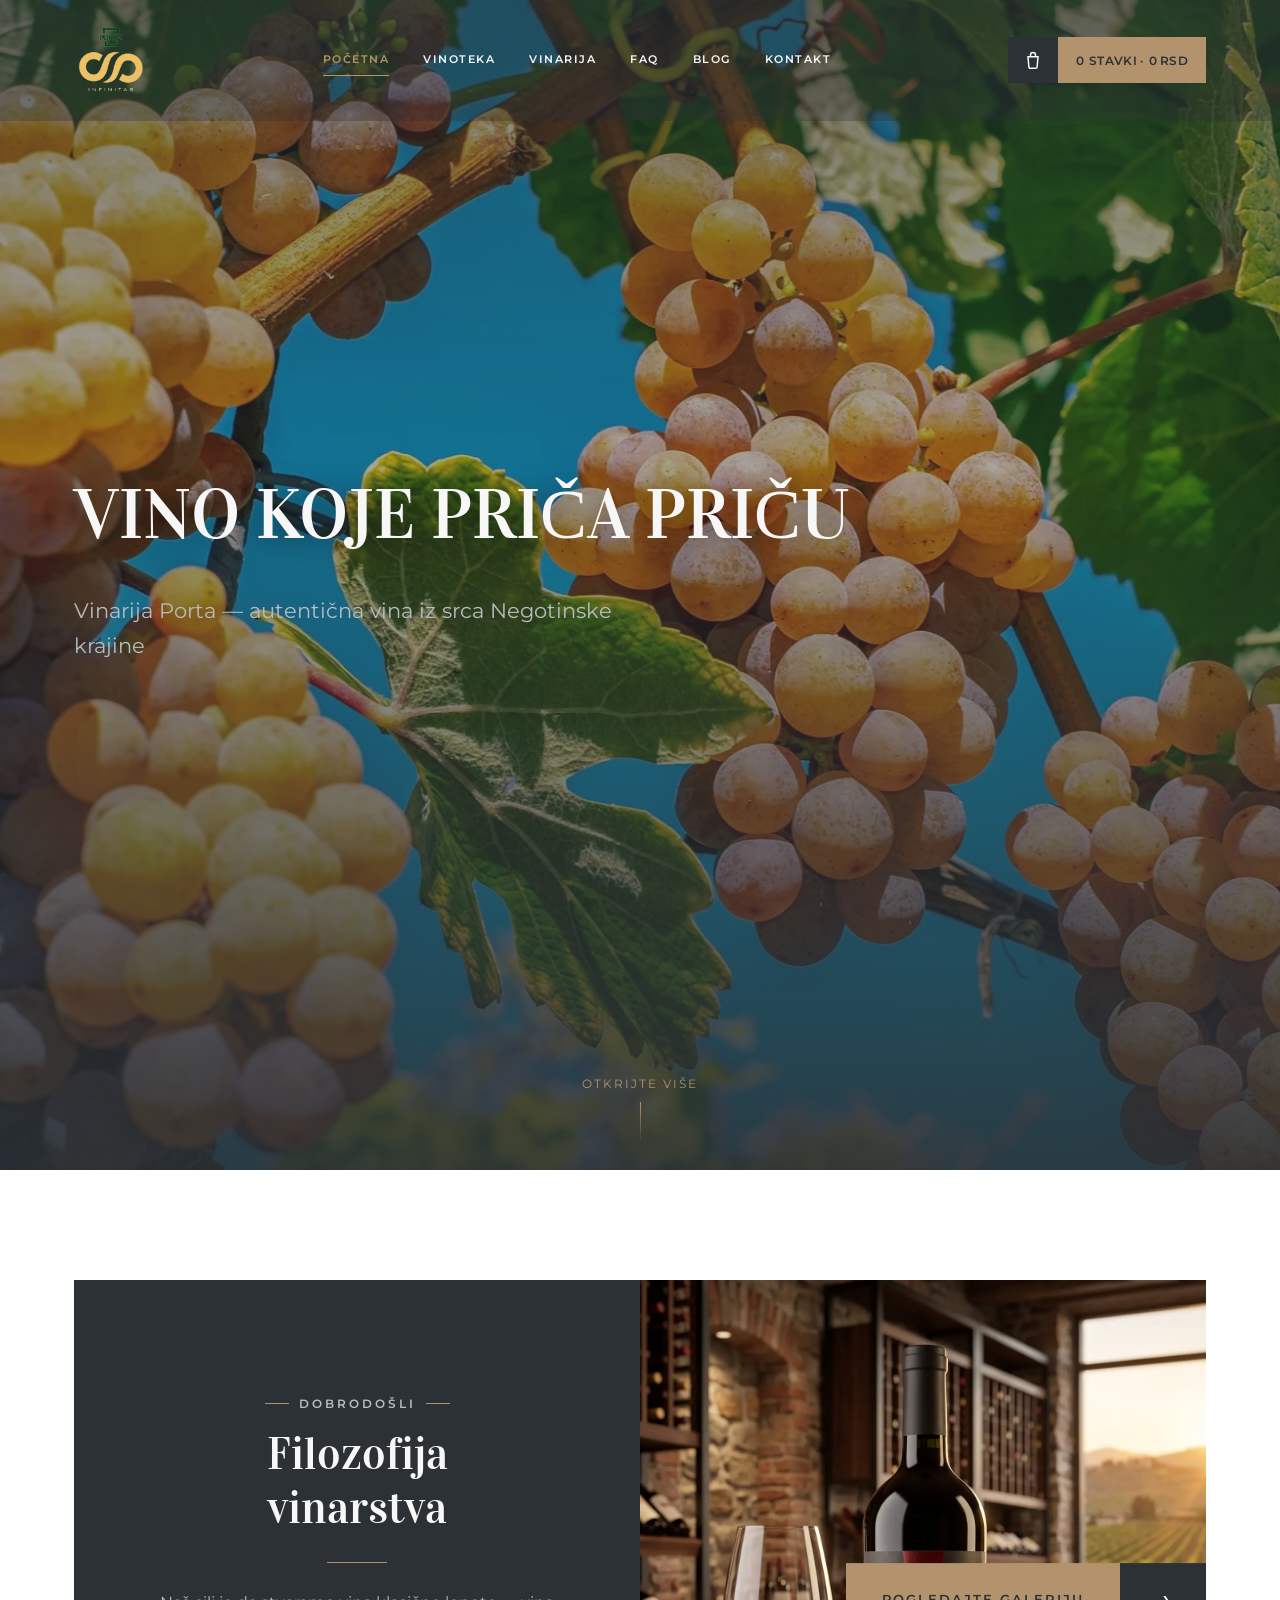
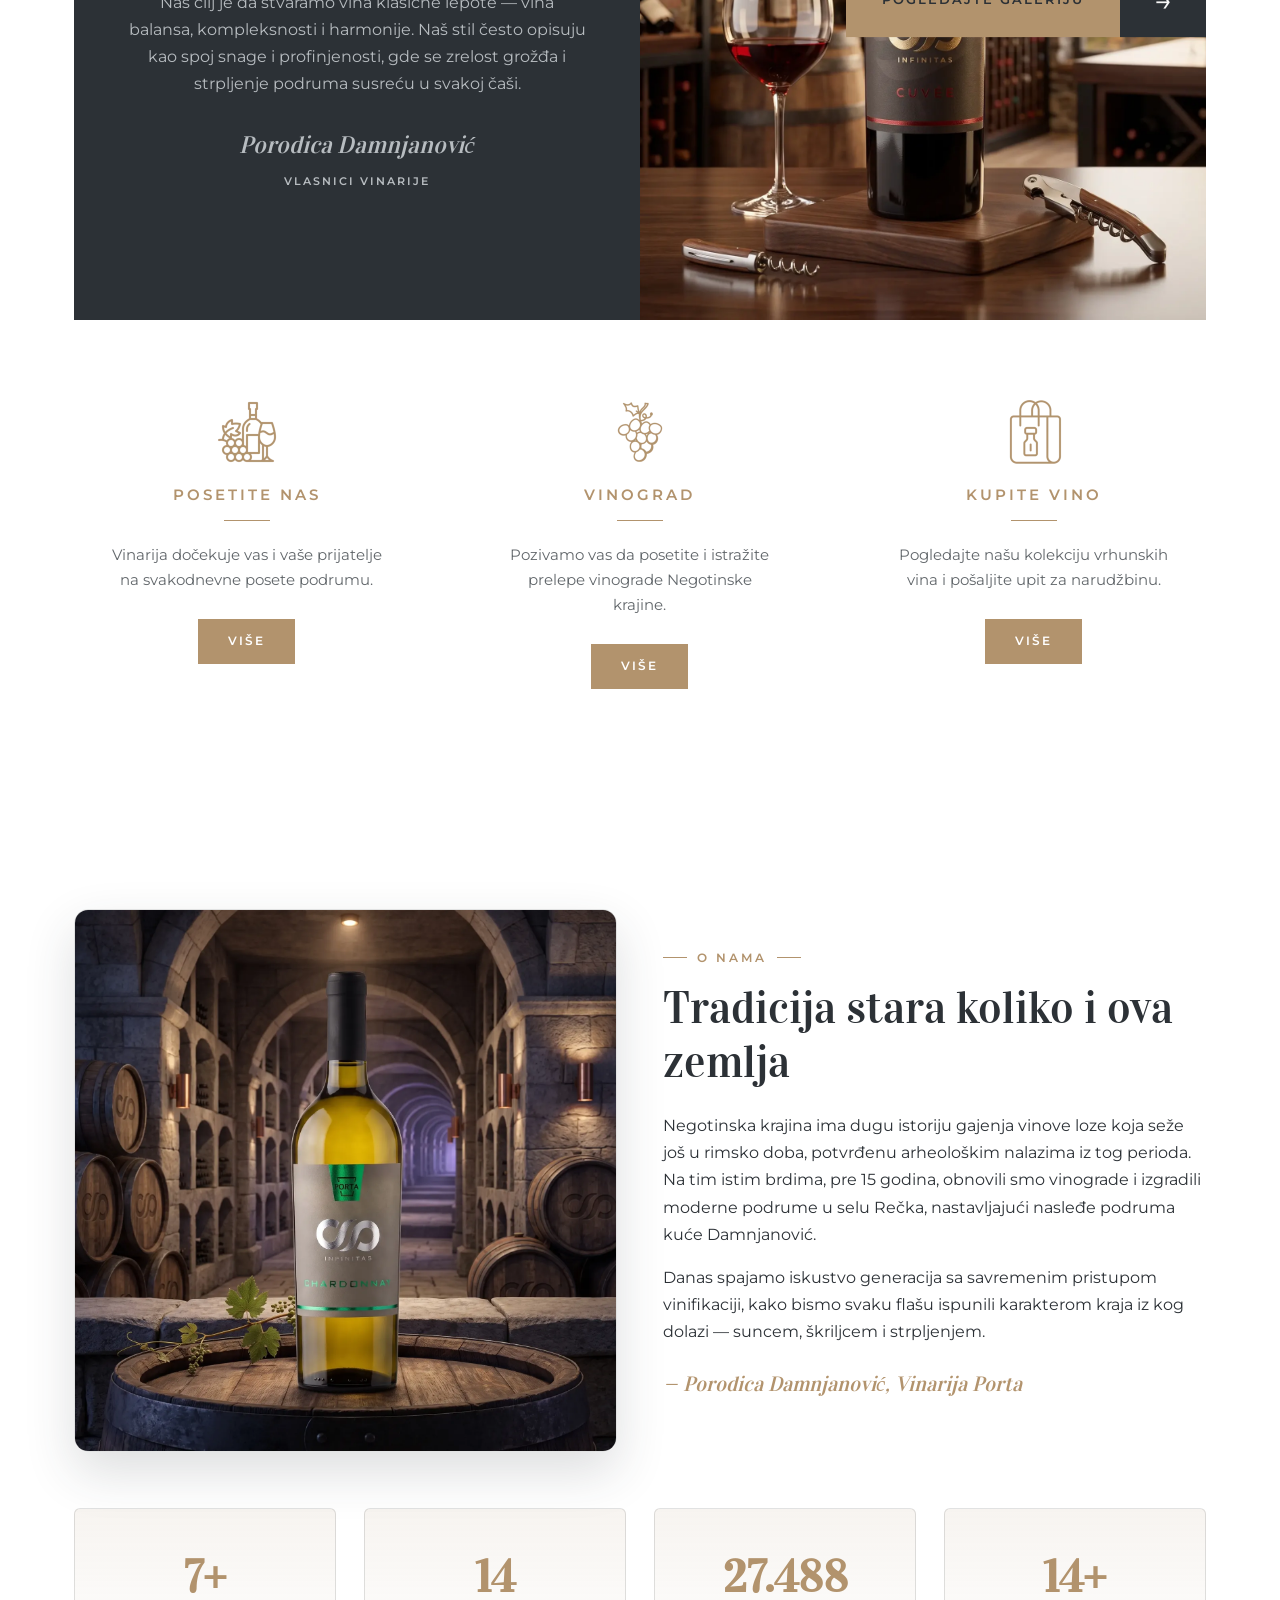
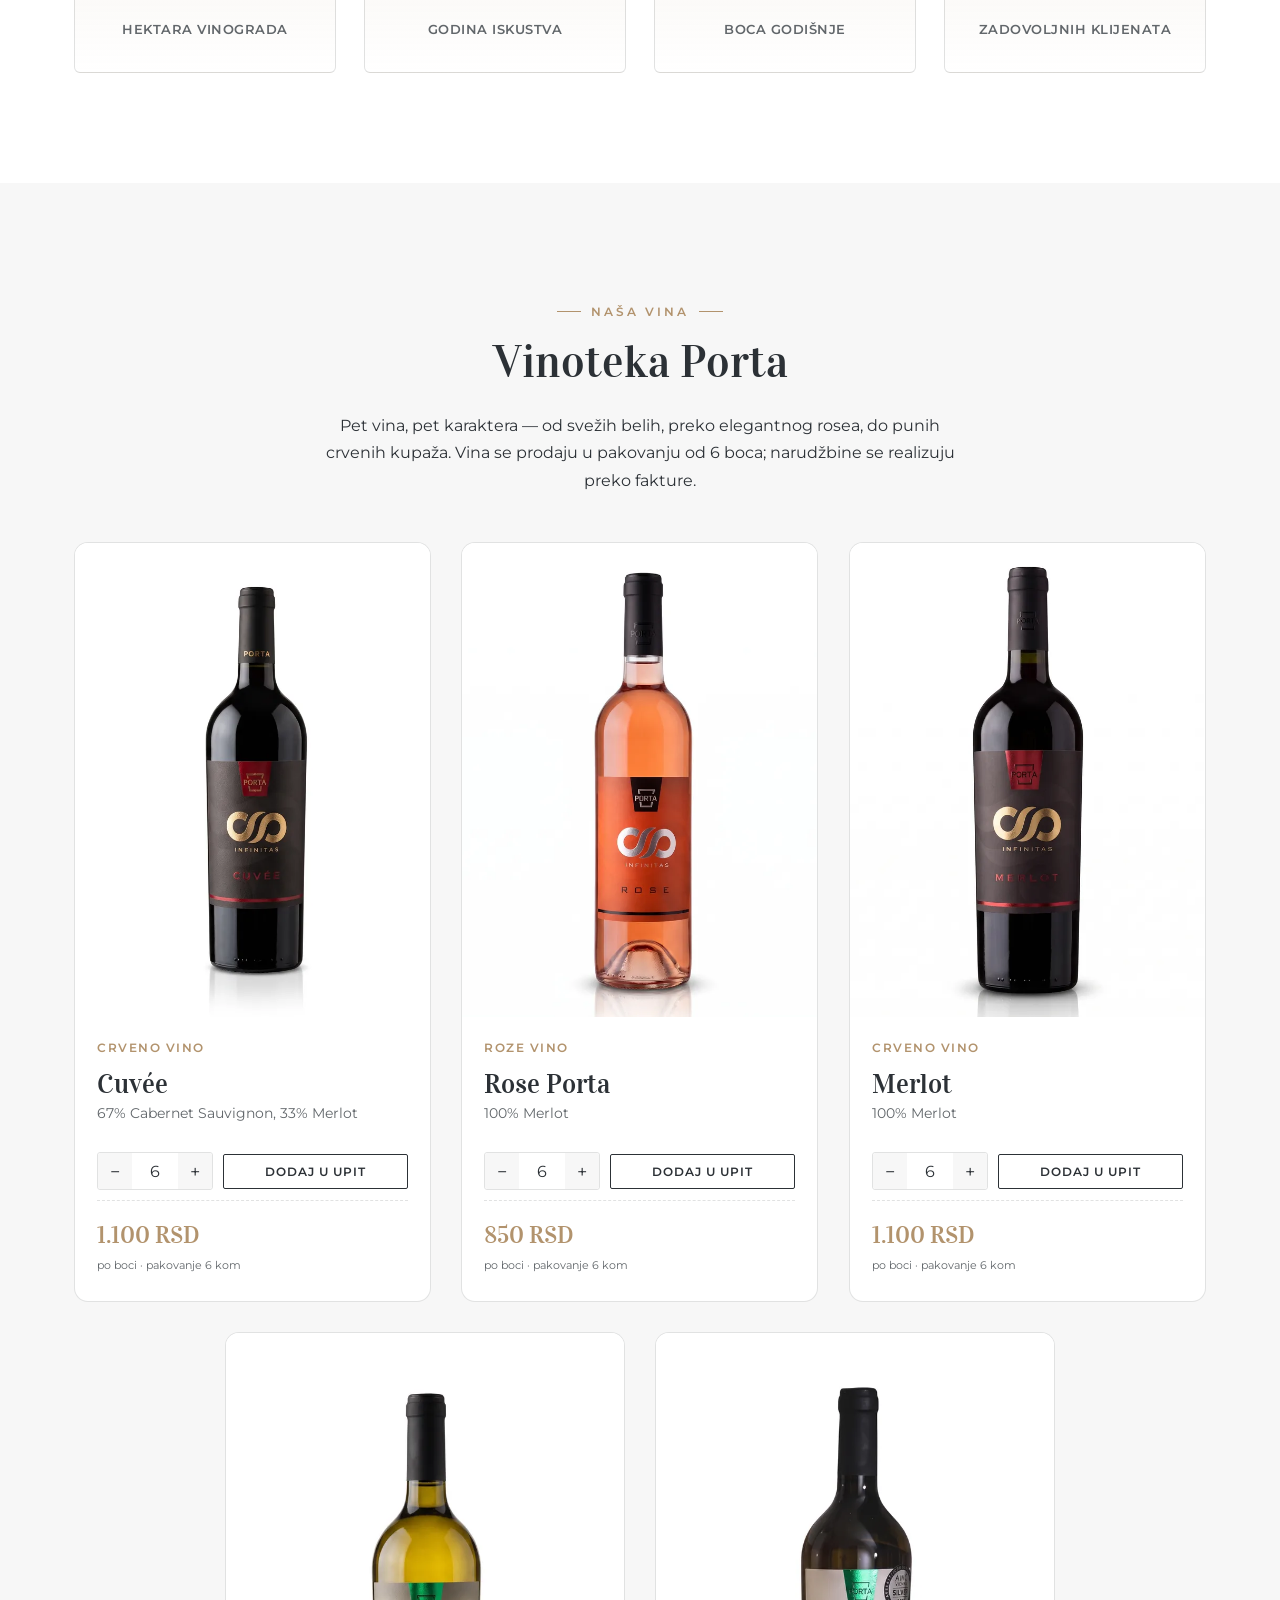
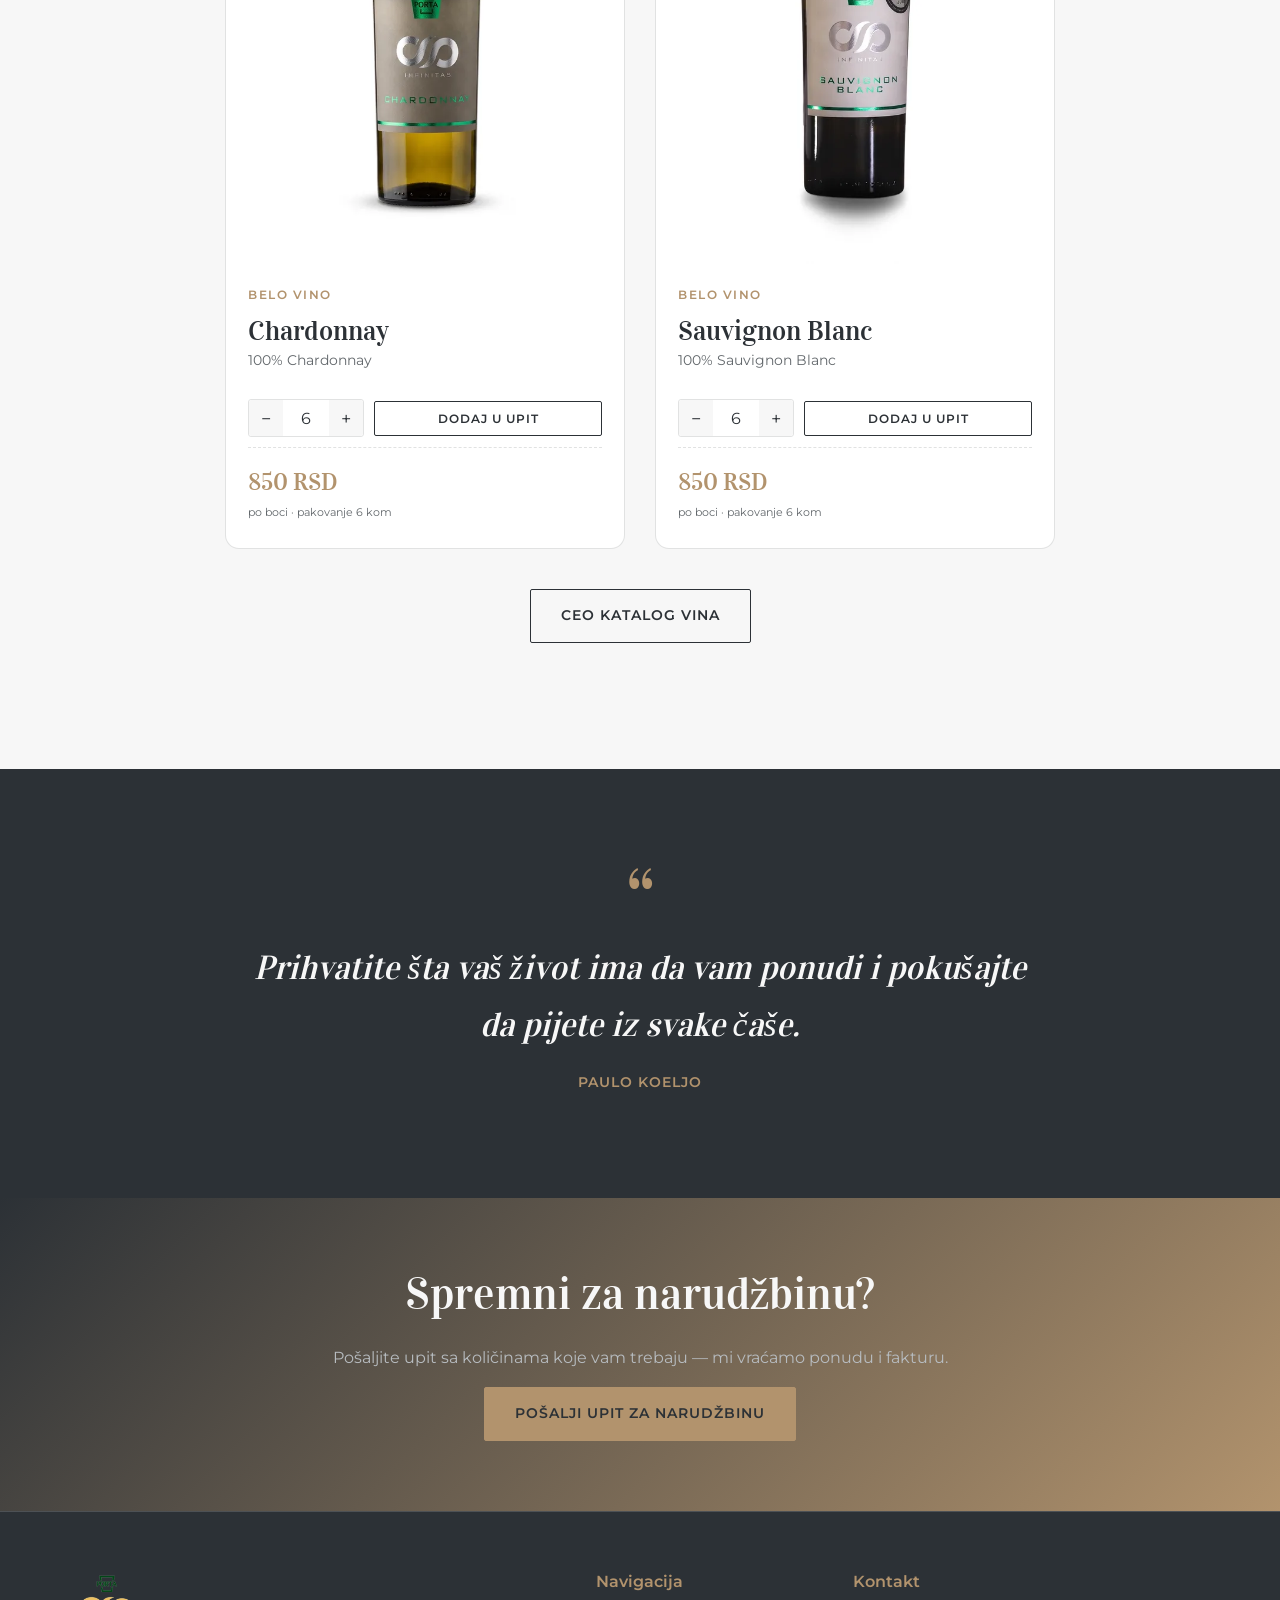
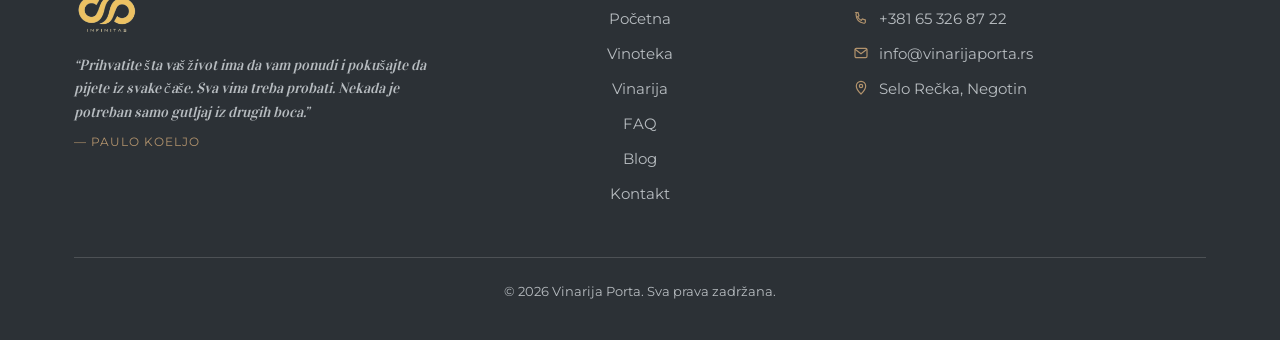
==== commit 83674e6c: "Zameni kontakt email sa info@vinarijaporta.rs Co-Authored-By: Claude Sonnet 5.5 <noreply@anthropic.c" ====
--- a/index.html
+++ b/index.html
@@ -26,7 +26,7 @@
   "image": "https://vinarijaporta.rs/images/og-image.jpg",
   "url": "https://vinarijaporta.rs/",
   "telephone": "+381653268722",
-  "email": "stevica.inovacije@gmail.com",
+  "email": "info@vinarijaporta.rs",
   "address": {
     "@type": "PostalAddress",
     "streetAddress": "Selo Rečka bb",
@@ -218,7 +218,7 @@
         <h4>Kontakt</h4>
         <ul class="footer-contact">
           <li><svg viewBox="0 0 24 24" width="16" height="16" fill="none" stroke="currentColor" stroke-width="1.8"><path d="M4.5 4h3l1.5 4.5-2 1.5a11 11 0 0 0 5.5 5.5l1.5-2 4.5 1.5v3c0 1-1 2-2.2 1.9C9.8 19 5 14.2 4.6 7.2 4.5 6 5.5 5 4.5 4Z"/></svg><a href="tel:+381653268722">+381 65 326 87 22</a></li>
-          <li><svg viewBox="0 0 24 24" width="16" height="16" fill="none" stroke="currentColor" stroke-width="1.8"><rect x="3" y="5" width="18" height="14" rx="2"/><path d="M3 6.5 12 13l9-6.5"/></svg><a href="mailto:stevica.inovacije@gmail.com">stevica.inovacije@gmail.com</a></li>
+          <li><svg viewBox="0 0 24 24" width="16" height="16" fill="none" stroke="currentColor" stroke-width="1.8"><rect x="3" y="5" width="18" height="14" rx="2"/><path d="M3 6.5 12 13l9-6.5"/></svg><a href="mailto:info@vinarijaporta.rs">info@vinarijaporta.rs</a></li>
           <li><svg viewBox="0 0 24 24" width="16" height="16" fill="none" stroke="currentColor" stroke-width="1.8"><path d="M12 21s7-6.5 7-12a7 7 0 1 0-14 0c0 5.5 7 12 7 12Z"/><circle cx="12" cy="9" r="2.5"/></svg><span>Selo Rečka, Negotin</span></li>
         </ul>
       </div>
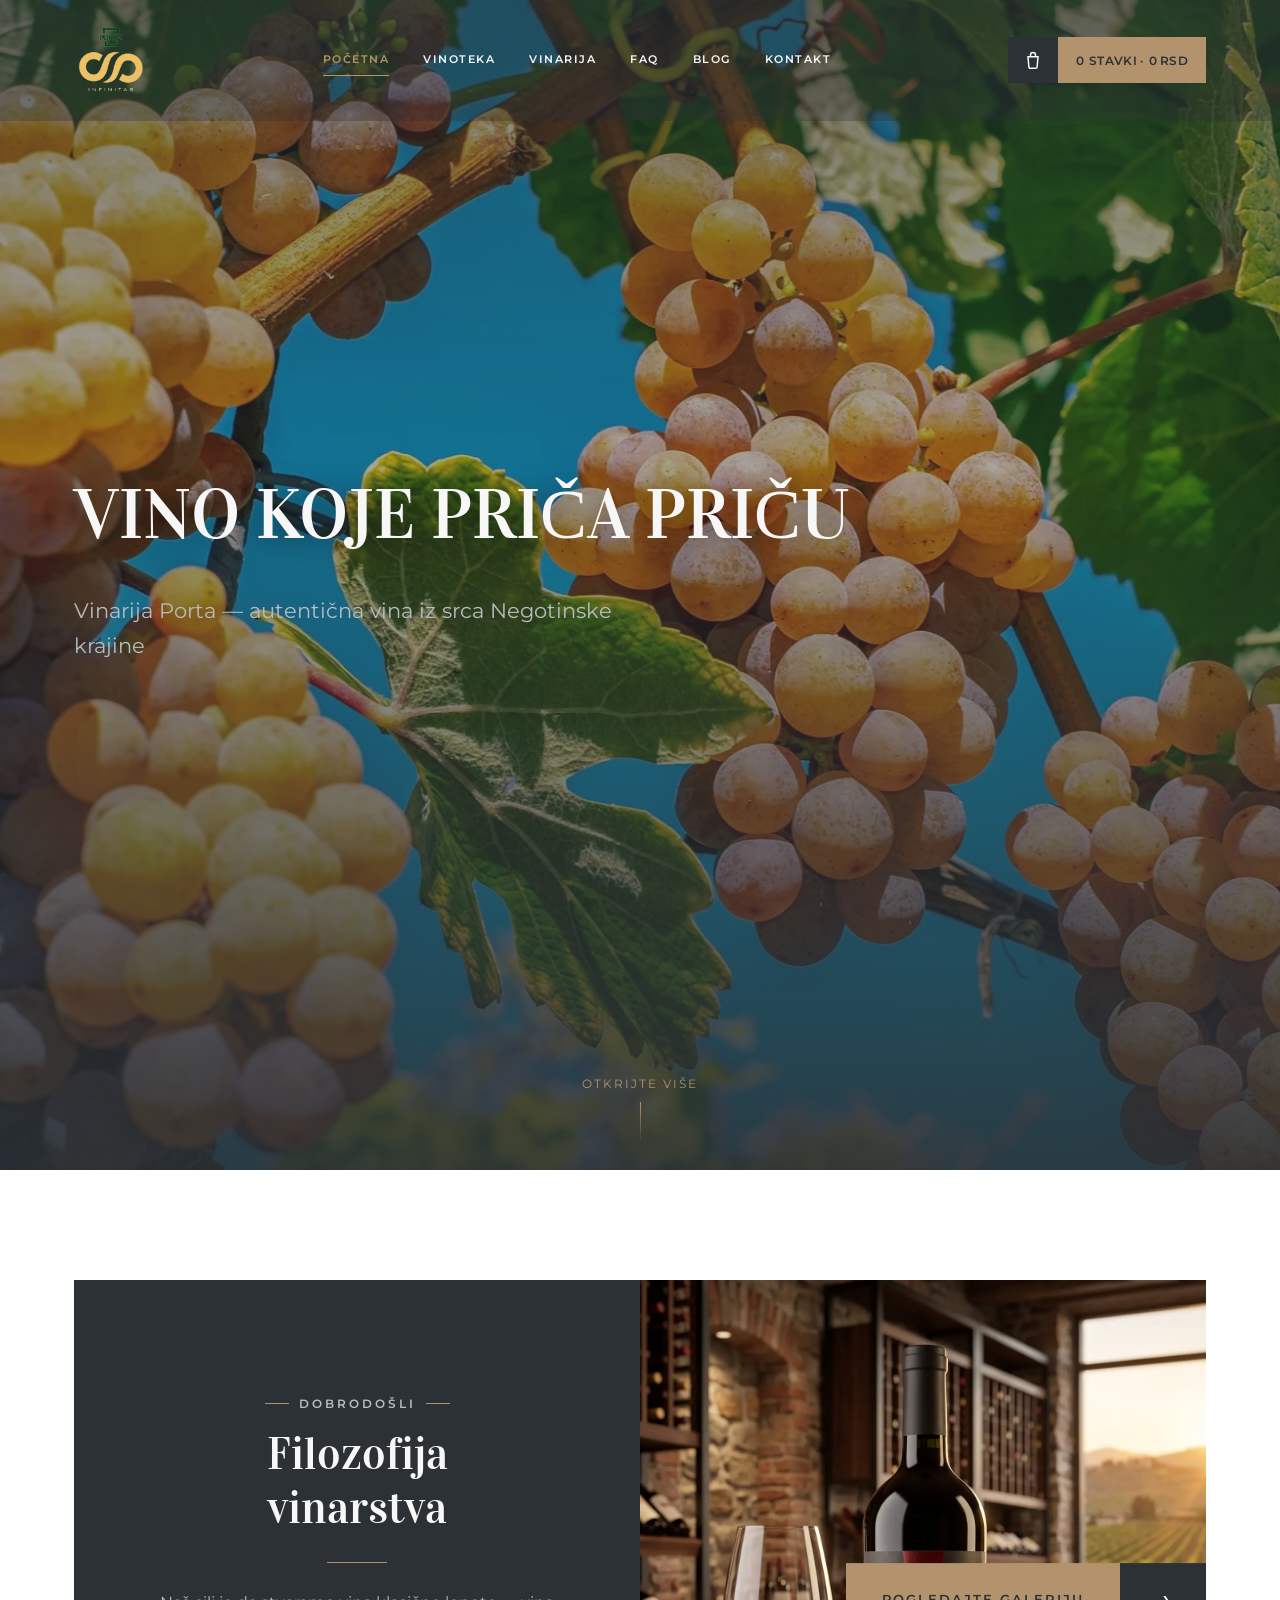
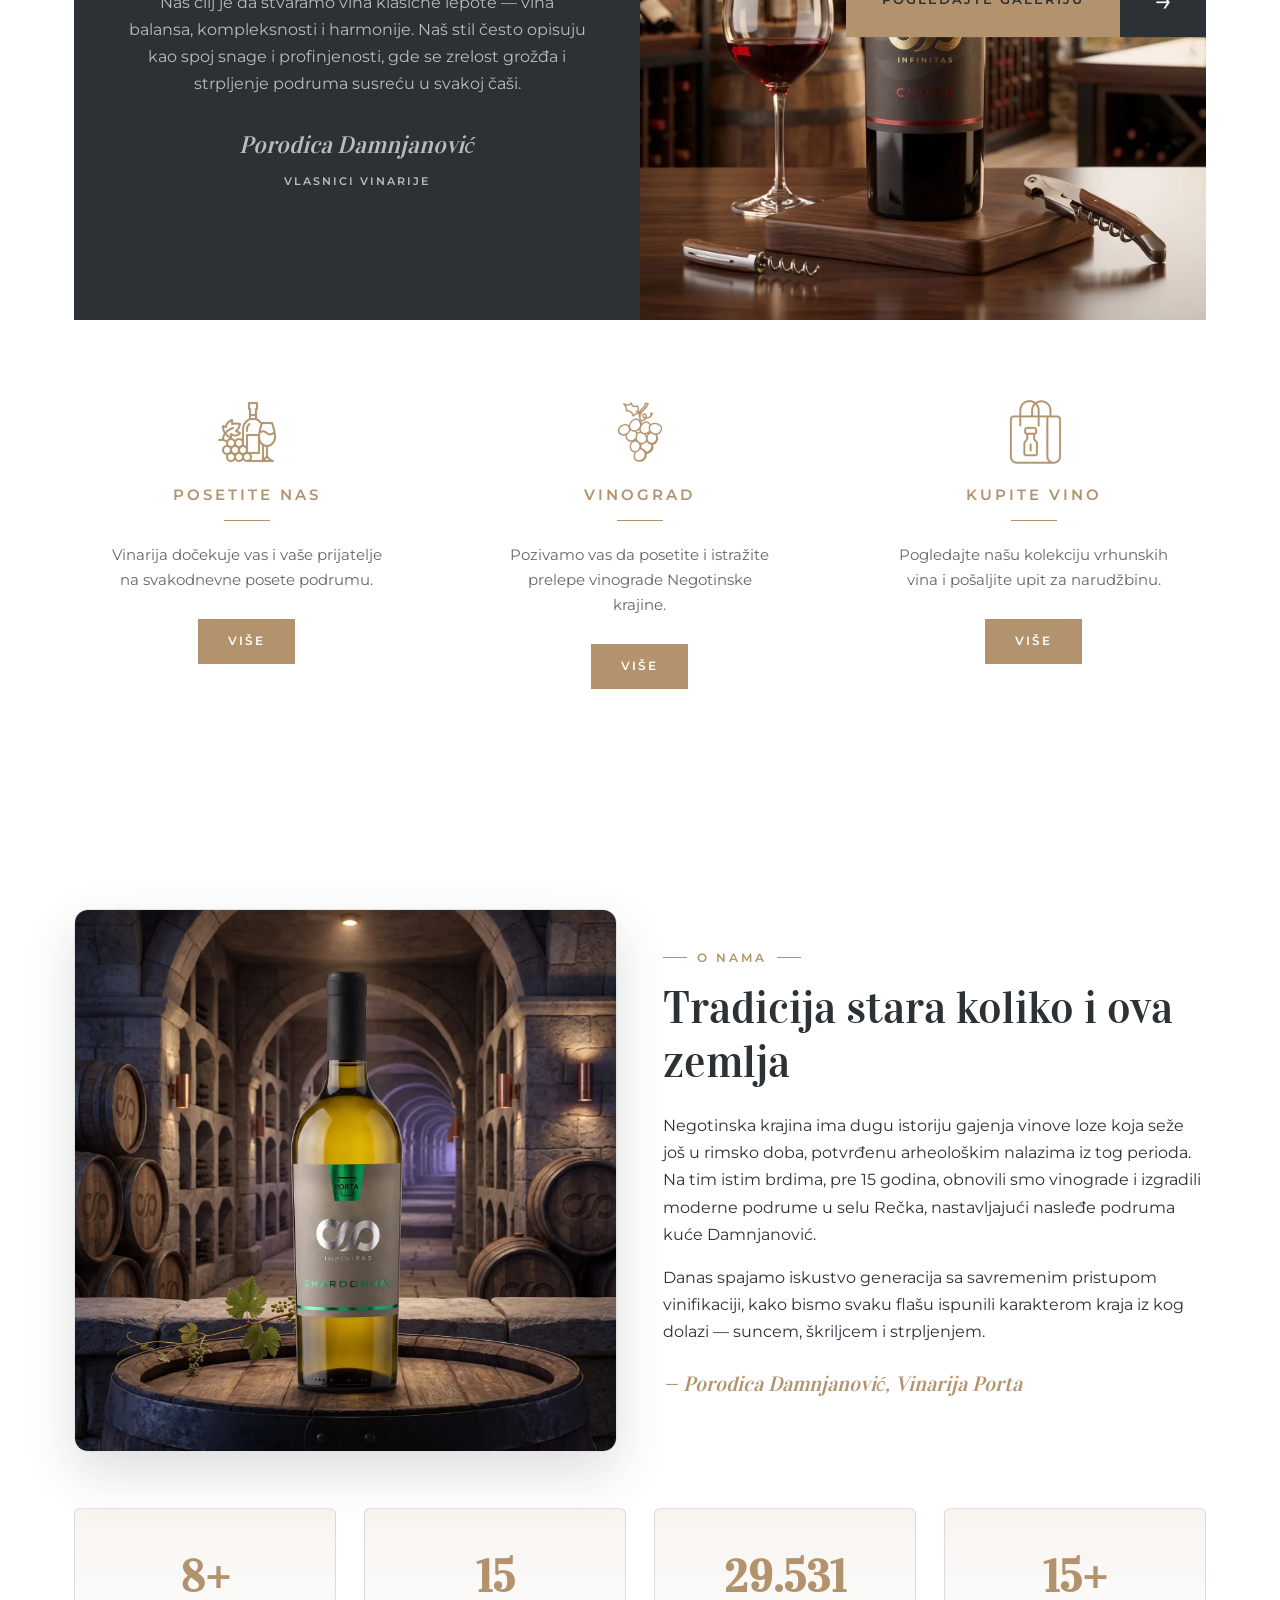
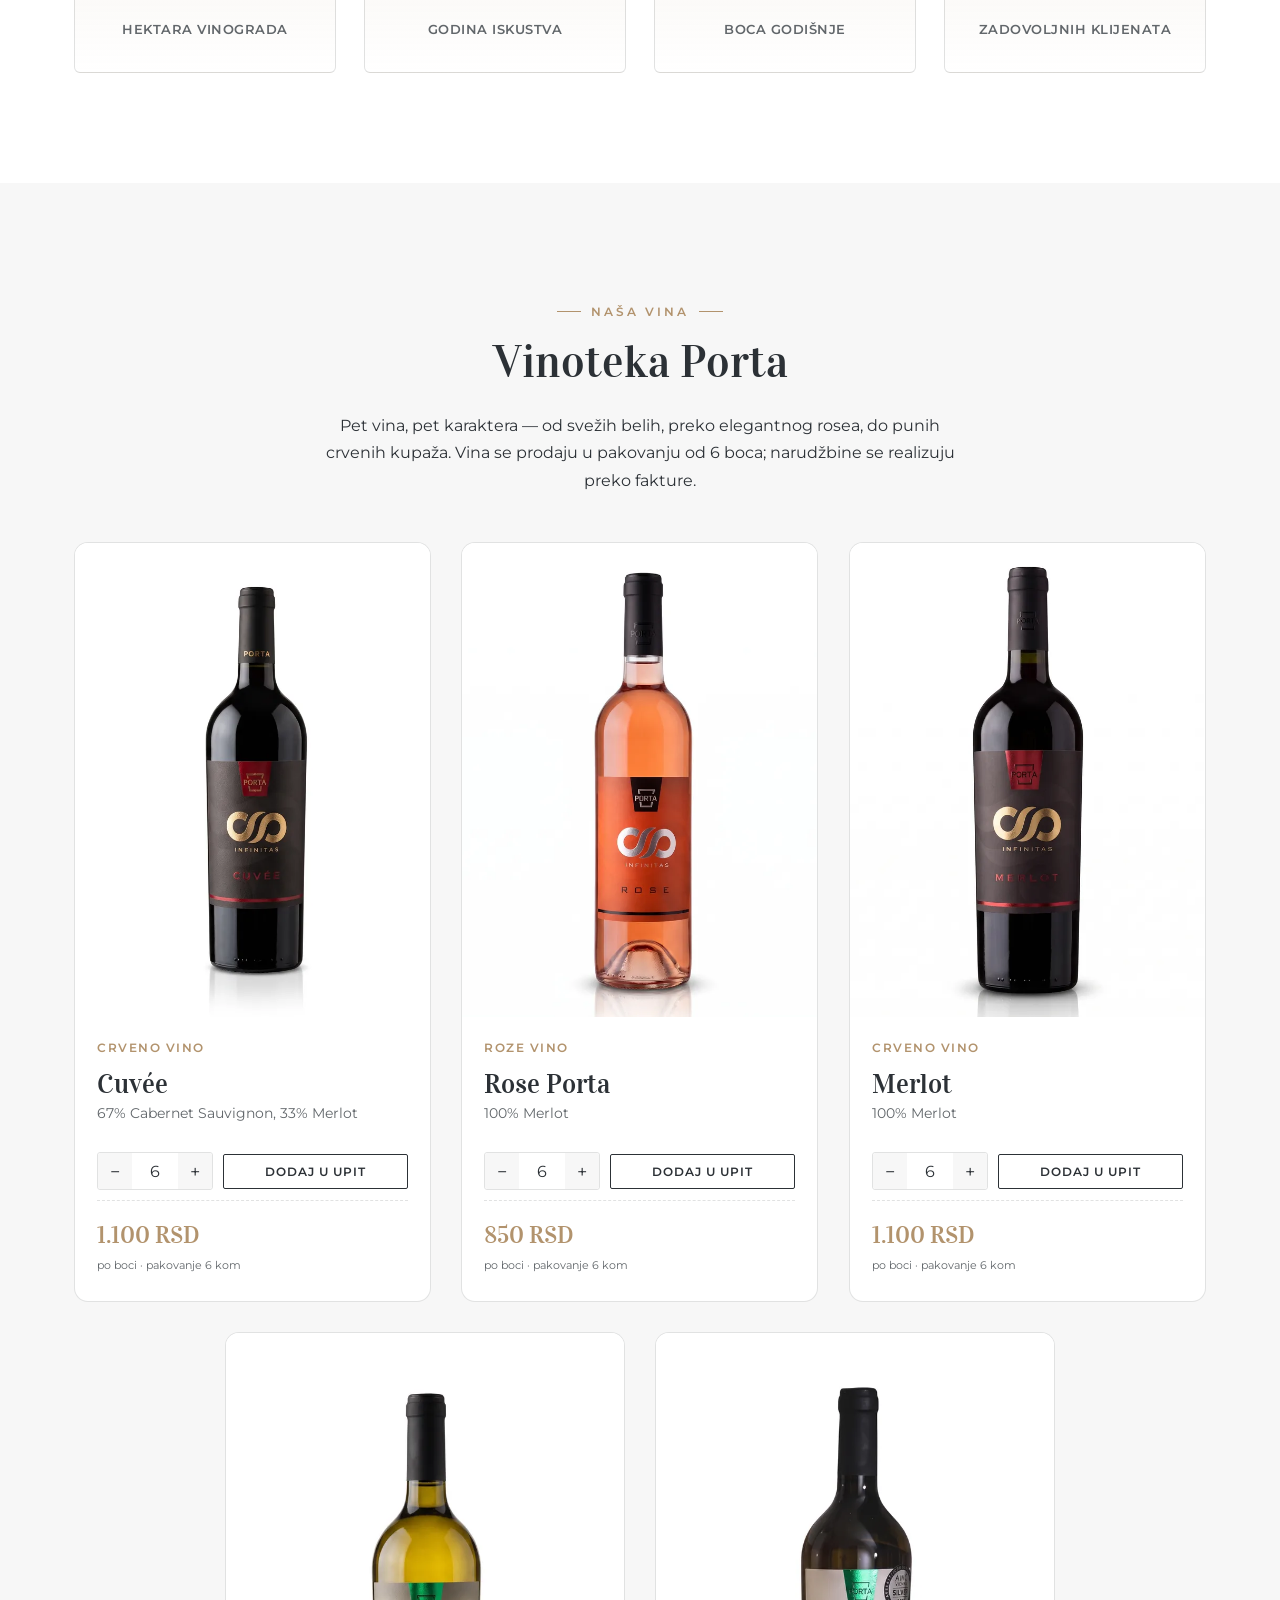
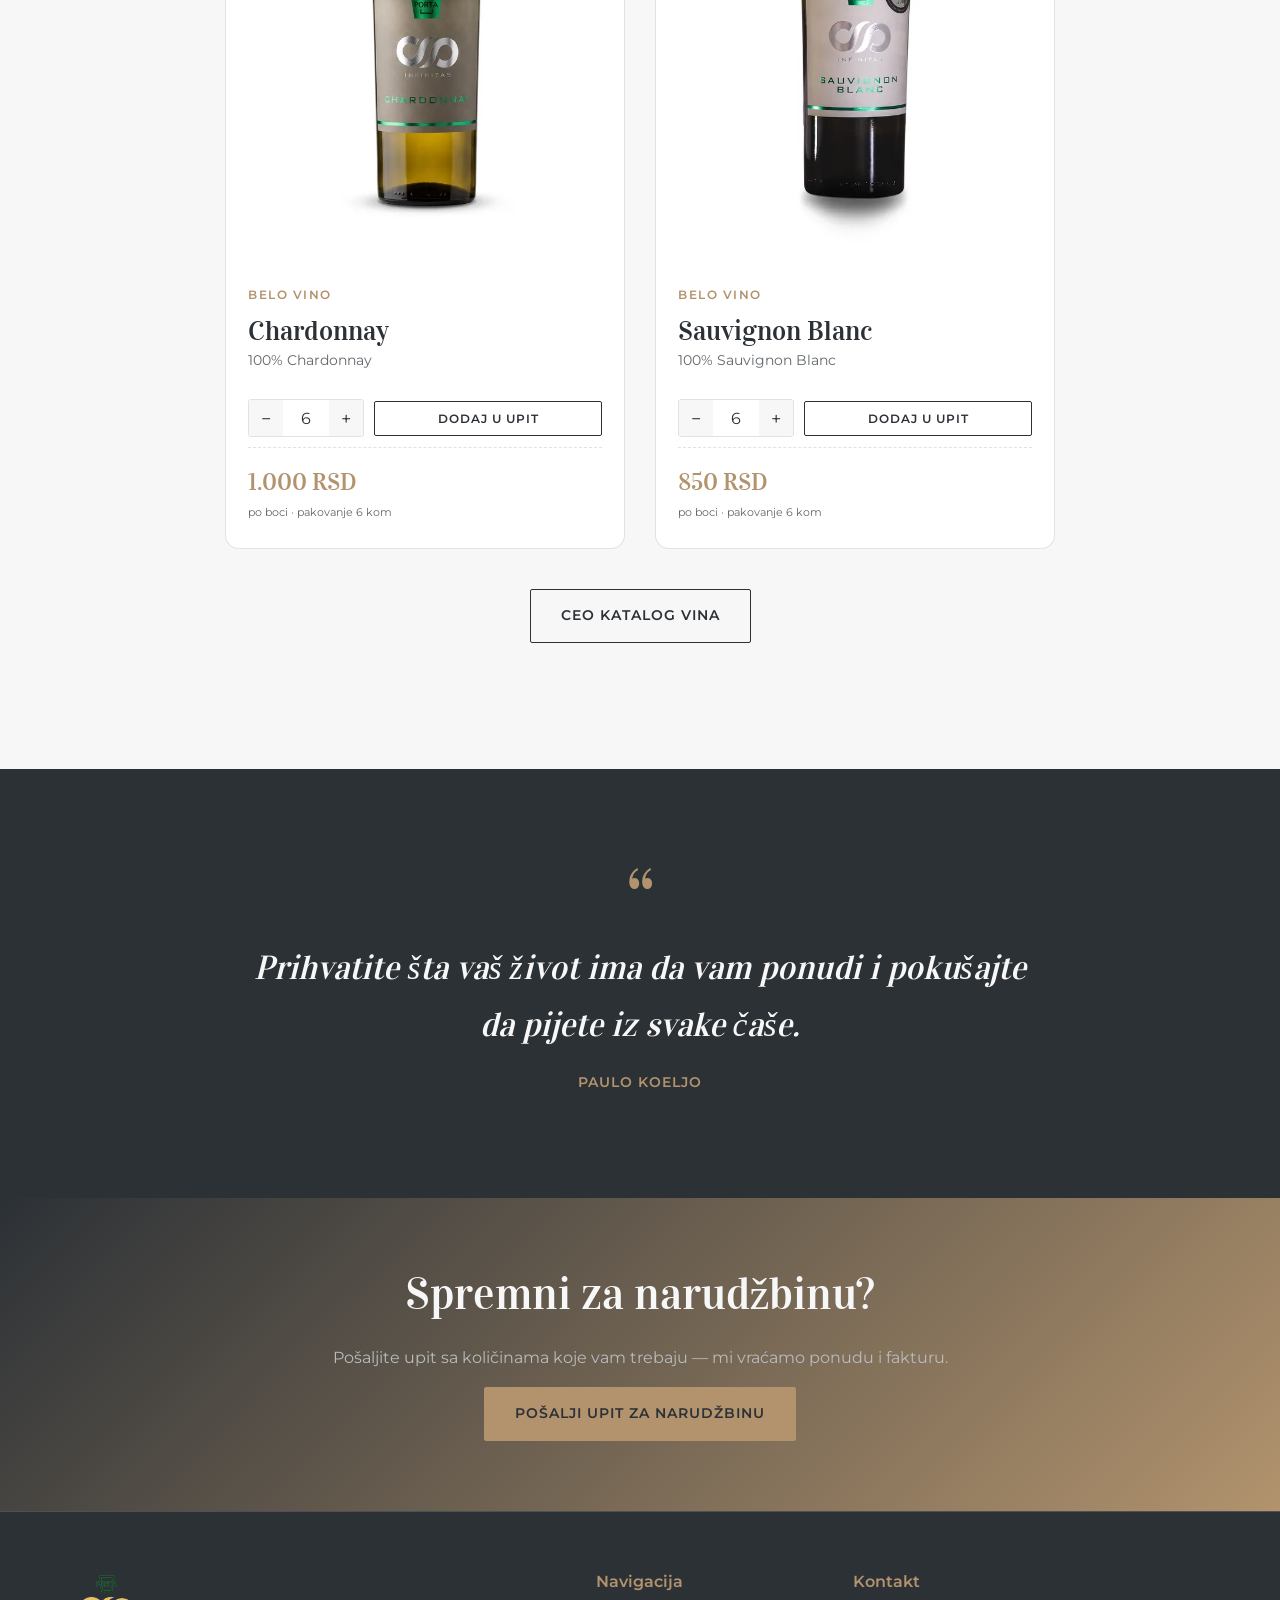
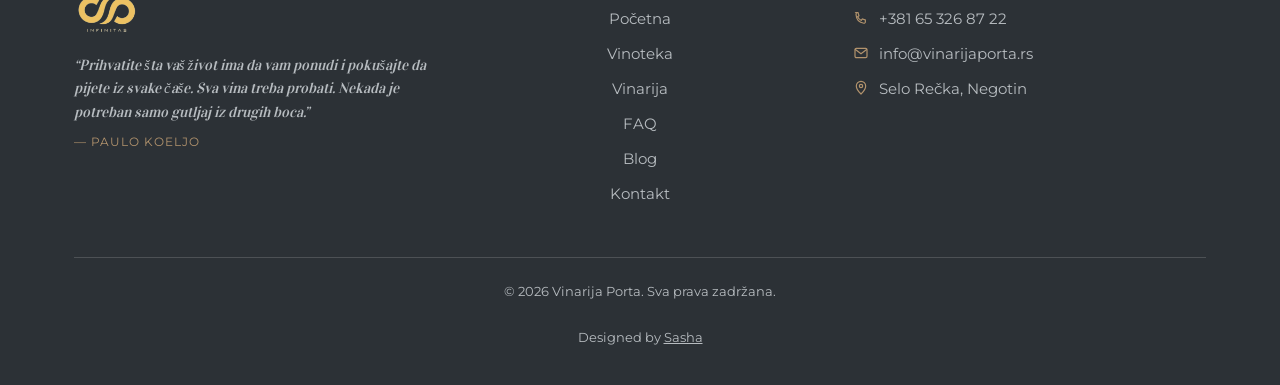
==== commit 65c8041f: "Footer: Designed by Sasha sa linkom na telefon Co-Authored-By: Claude Sonnet 5.5 <noreply@anthropic." ====
--- a/index.html
+++ b/index.html
@@ -41,14 +41,14 @@
 
 <header class="site-header">
   <div class="container nav">
-    <a href="index.html" class="logo"><img src="images/logo-porta-infinitas.webp" alt="Vinarija Porta Infinitas" class="site-logo"></a>
+    <a href="/" class="logo"><img src="images/logo-porta-infinitas.webp" alt="Vinarija Porta Infinitas" class="site-logo"></a>
     <nav class="nav-links" id="navLinks">
-      <a href="index.html" class="active">Početna</a>
-      <a href="vinoteka.html">Vinoteka</a>
-      <a href="vinarija.html">Vinarija</a>
-      <a href="faq.html">FAQ</a>
-      <a href="blog.html">Blog</a>
-      <a href="kontakt.html">Kontakt</a>
+      <a href="/" class="active">Početna</a>
+      <a href="/vinoteka">Vinoteka</a>
+      <a href="/vinarija">Vinarija</a>
+      <a href="/faq">FAQ</a>
+      <a href="/blog">Blog</a>
+      <a href="/kontakt">Kontakt</a>
     </nav>
     <div class="nav-actions">
       <button class="cart-btn" data-cart-open type="button" aria-label="Otvori korpu upita">
@@ -79,7 +79,7 @@
   <div class="hero-scroll">Otkrijte više</div>
 </section>
 
-<a href="vinoteka.html" class="hero-float-cta btn btn-primary" id="heroFloatCta">
+<a href="/vinoteka" class="hero-float-cta btn btn-primary" id="heroFloatCta">
   <svg viewBox="0 0 24 24" width="18" height="18" fill="none" stroke="currentColor" stroke-width="1.8"><path d="M9 2h6v5.5c0 .8.3 1.6.9 2.2l2 2c1.1 1.1 1.6 2.6 1.6 4.1v2.7A3.5 3.5 0 0 1 16 22H8a3.5 3.5 0 0 1-3.5-3.5v-2.7c0-1.5.5-3 1.6-4.1l2-2c.6-.6.9-1.4.9-2.2V2Z"/><path d="M9 2h6M6 15h12"/></svg>
   <span class="label">Pogledaj vinoteku</span>
 </a>
@@ -98,7 +98,7 @@
       </div>
       <div class="philosophy-media reveal">
         <img src="images/cuvee-na-stolu.webp" alt="Cuvée Vinarije Porta na stolu u podrumu" loading="lazy" width="1600" height="1600">
-        <a href="vinarija.html" class="philosophy-cta">
+        <a href="/vinarija" class="philosophy-cta">
           <span class="philosophy-cta-label">Pogledajte galeriju</span>
           <span class="philosophy-cta-arrow">&#8594;</span>
         </a>
@@ -115,7 +115,7 @@
         <h3 class="feature-title">Posetite nas</h3>
         <hr class="feature-divider">
         <p class="feature-text">Vinarija dočekuje vas i vaše prijatelje na svakodnevne posete podrumu.</p>
-        <a href="kontakt.html" class="feature-more">Više</a>
+        <a href="/kontakt" class="feature-more">Više</a>
       </div>
 
       <div class="feature-item reveal">
@@ -125,7 +125,7 @@
         <h3 class="feature-title">Vinograd</h3>
         <hr class="feature-divider">
         <p class="feature-text">Pozivamo vas da posetite i istražite prelepe vinograde Negotinske krajine.</p>
-        <a href="vinarija.html" class="feature-more">Više</a>
+        <a href="/vinarija" class="feature-more">Više</a>
       </div>
 
       <div class="feature-item reveal">
@@ -135,7 +135,7 @@
         <h3 class="feature-title">Kupite vino</h3>
         <hr class="feature-divider">
         <p class="feature-text">Pogledajte našu kolekciju vrhunskih vina i pošaljite upit za narudžbinu.</p>
-        <a href="vinoteka.html" class="feature-more">Više</a>
+        <a href="/vinoteka" class="feature-more">Više</a>
       </div>
 
     </div>
@@ -175,7 +175,7 @@
     </div>
     <div class="wine-grid reveal-group" data-products data-limit="5"></div>
     <p class="text-center" style="margin-top:40px;">
-      <a href="vinoteka.html" class="btn btn-outline">Ceo katalog vina</a>
+      <a href="/vinoteka" class="btn btn-outline">Ceo katalog vina</a>
     </p>
   </div>
 </section>
@@ -192,7 +192,7 @@
   <div class="container reveal-group">
     <h2 class="reveal">Spremni za narudžbinu?</h2>
     <p class="reveal">Pošaljite upit sa količinama koje vam trebaju — mi vraćamo ponudu i fakturu.</p>
-    <a href="kontakt.html#narudzbina" class="btn btn-primary reveal">Pošalji upit za narudžbinu</a>
+    <a href="/kontakt#narudzbina" class="btn btn-primary reveal">Pošalji upit za narudžbinu</a>
   </div>
 </section>
 
@@ -206,12 +206,12 @@
       <div>
         <h4>Navigacija</h4>
         <ul>
-          <li><a href="index.html">Početna</a></li>
-          <li><a href="vinoteka.html">Vinoteka</a></li>
-          <li><a href="vinarija.html">Vinarija</a></li>
-          <li><a href="faq.html">FAQ</a></li>
-          <li><a href="blog.html">Blog</a></li>
-          <li><a href="kontakt.html">Kontakt</a></li>
+          <li><a href="/">Početna</a></li>
+          <li><a href="/vinoteka">Vinoteka</a></li>
+          <li><a href="/vinarija">Vinarija</a></li>
+          <li><a href="/faq">FAQ</a></li>
+          <li><a href="/blog">Blog</a></li>
+          <li><a href="/kontakt">Kontakt</a></li>
         </ul>
       </div>
       <div>
@@ -225,6 +225,7 @@
     </div>
     <div class="footer-bottom">
       <p>&copy; <span id="year"></span> Vinarija Porta. Sva prava zadržana.</p>
+      <p>Designed by <a href="tel:+381646758050">Sasha</a></p>
     </div>
   </div>
 </footer>
@@ -238,7 +239,7 @@
   <div class="cart-items" id="cartItems"></div>
   <div class="cart-drawer-foot" id="cartDrawerFoot">
     <div class="cart-total-row"><span>Ukupno (orijentaciono)</span><strong id="cartTotal">0 RSD</strong></div>
-    <a href="kontakt.html#narudzbina" class="btn btn-primary btn-block">Pošalji upit za narudžbinu</a>
+    <a href="/kontakt#narudzbina" class="btn btn-primary btn-block">Pošalji upit za narudžbinu</a>
   </div>
 </aside>
 
--- a/css/style.css
+++ b/css/style.css
@@ -835,6 +835,8 @@
   font-size: 0.82rem;
   color: var(--muted-on-dark);
 }
+.footer-bottom a{ color: inherit; text-decoration: underline; }
+.footer-bottom a:hover{ color: var(--gold-light, var(--beige)); }
 .social-row{ display:flex; gap:14px; }
 .social-row a{
   width:36px; height:36px;
@@ -1033,6 +1035,19 @@
   font-weight: 500;
 }
 .form-success.show{ display:block; }
+.form-error{
+  display:none;
+  background: rgba(160,40,40,0.08);
+  border: 1px solid #a02828;
+  color: var(--dark);
+  padding: 16px 20px;
+  border-radius: var(--radius);
+  margin-bottom: 20px;
+  font-weight: 500;
+}
+.form-error.show{ display:block; }
+.form-error a, .form-note a{ color: inherit; text-decoration: underline; }
+.form-success:focus, .form-error:focus{ outline: 2px solid var(--beige); outline-offset: 2px; }
 .form-alt-channels{ display:flex; gap: 14px; margin-top: 18px; }
 .form-alt-channels .btn{ flex: 1 1 0; min-width: 0; text-align:center; white-space:nowrap; }
 @media (max-width: 480px){
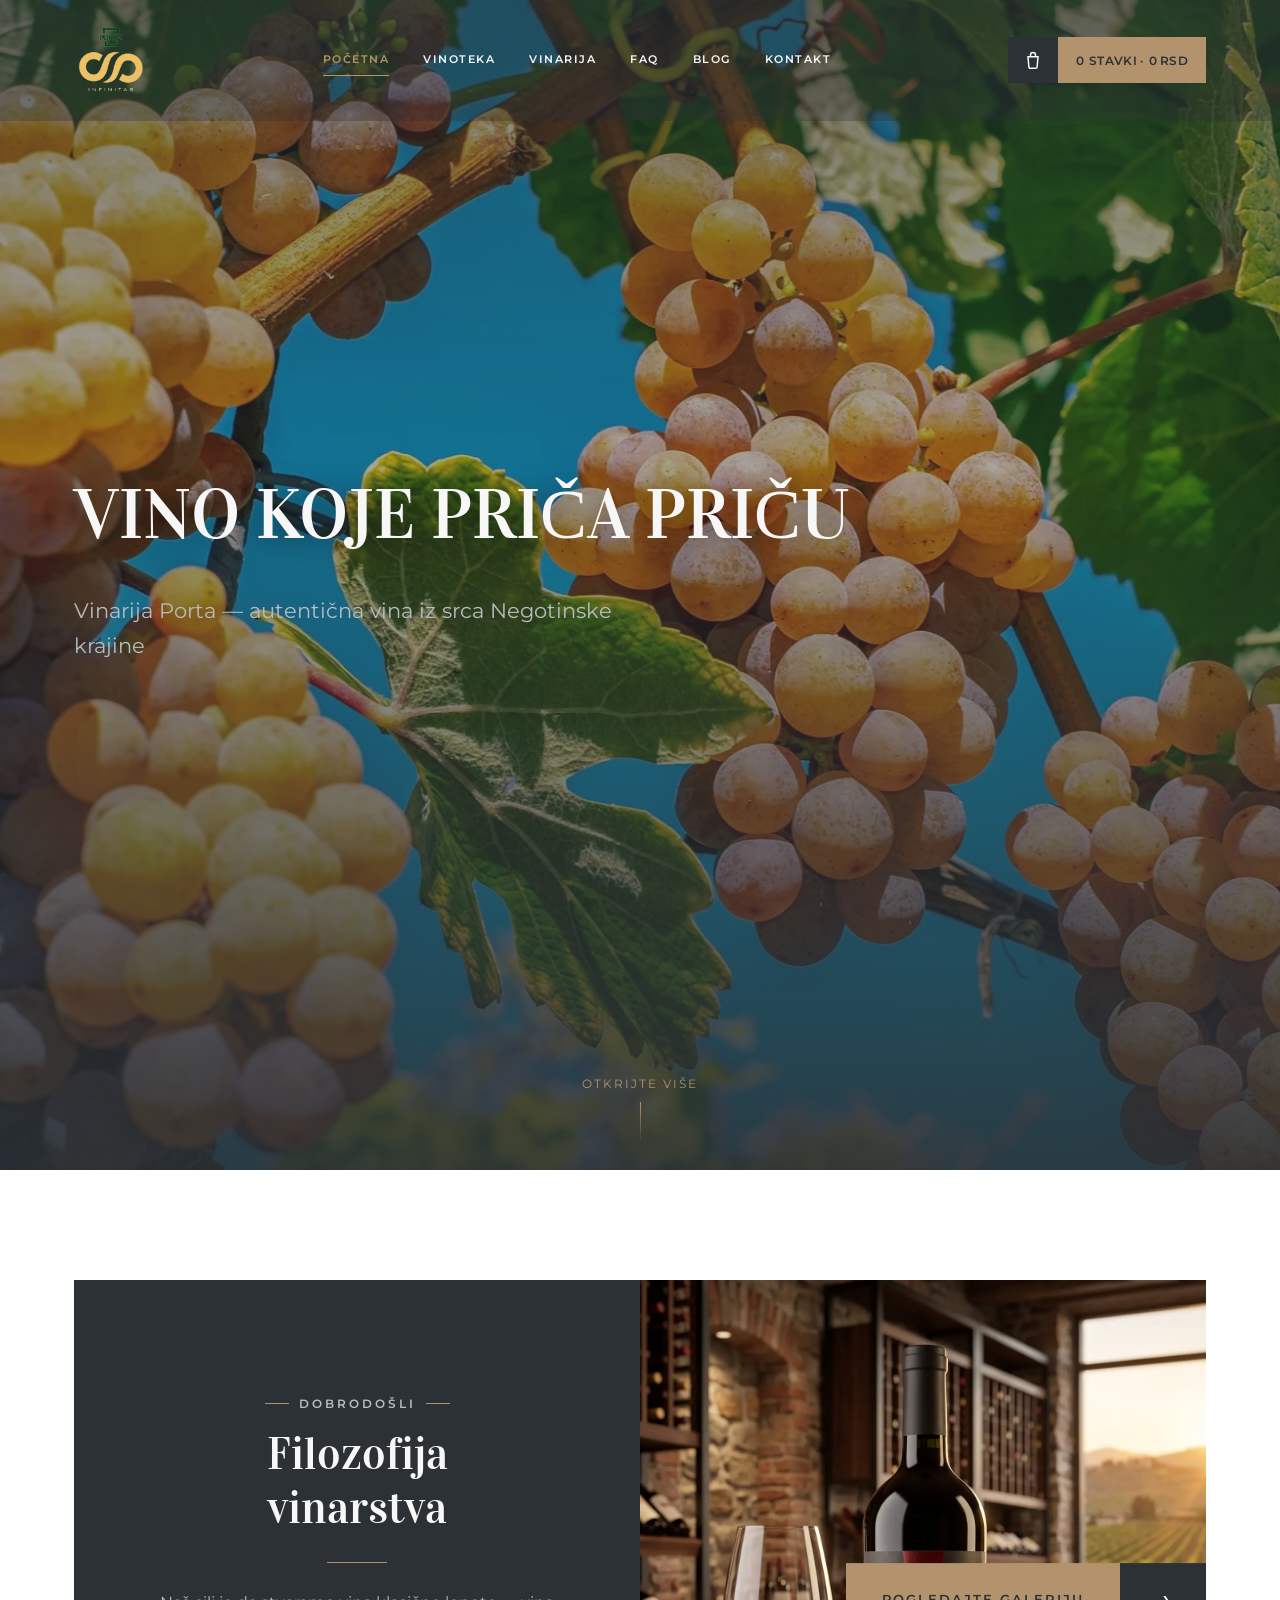
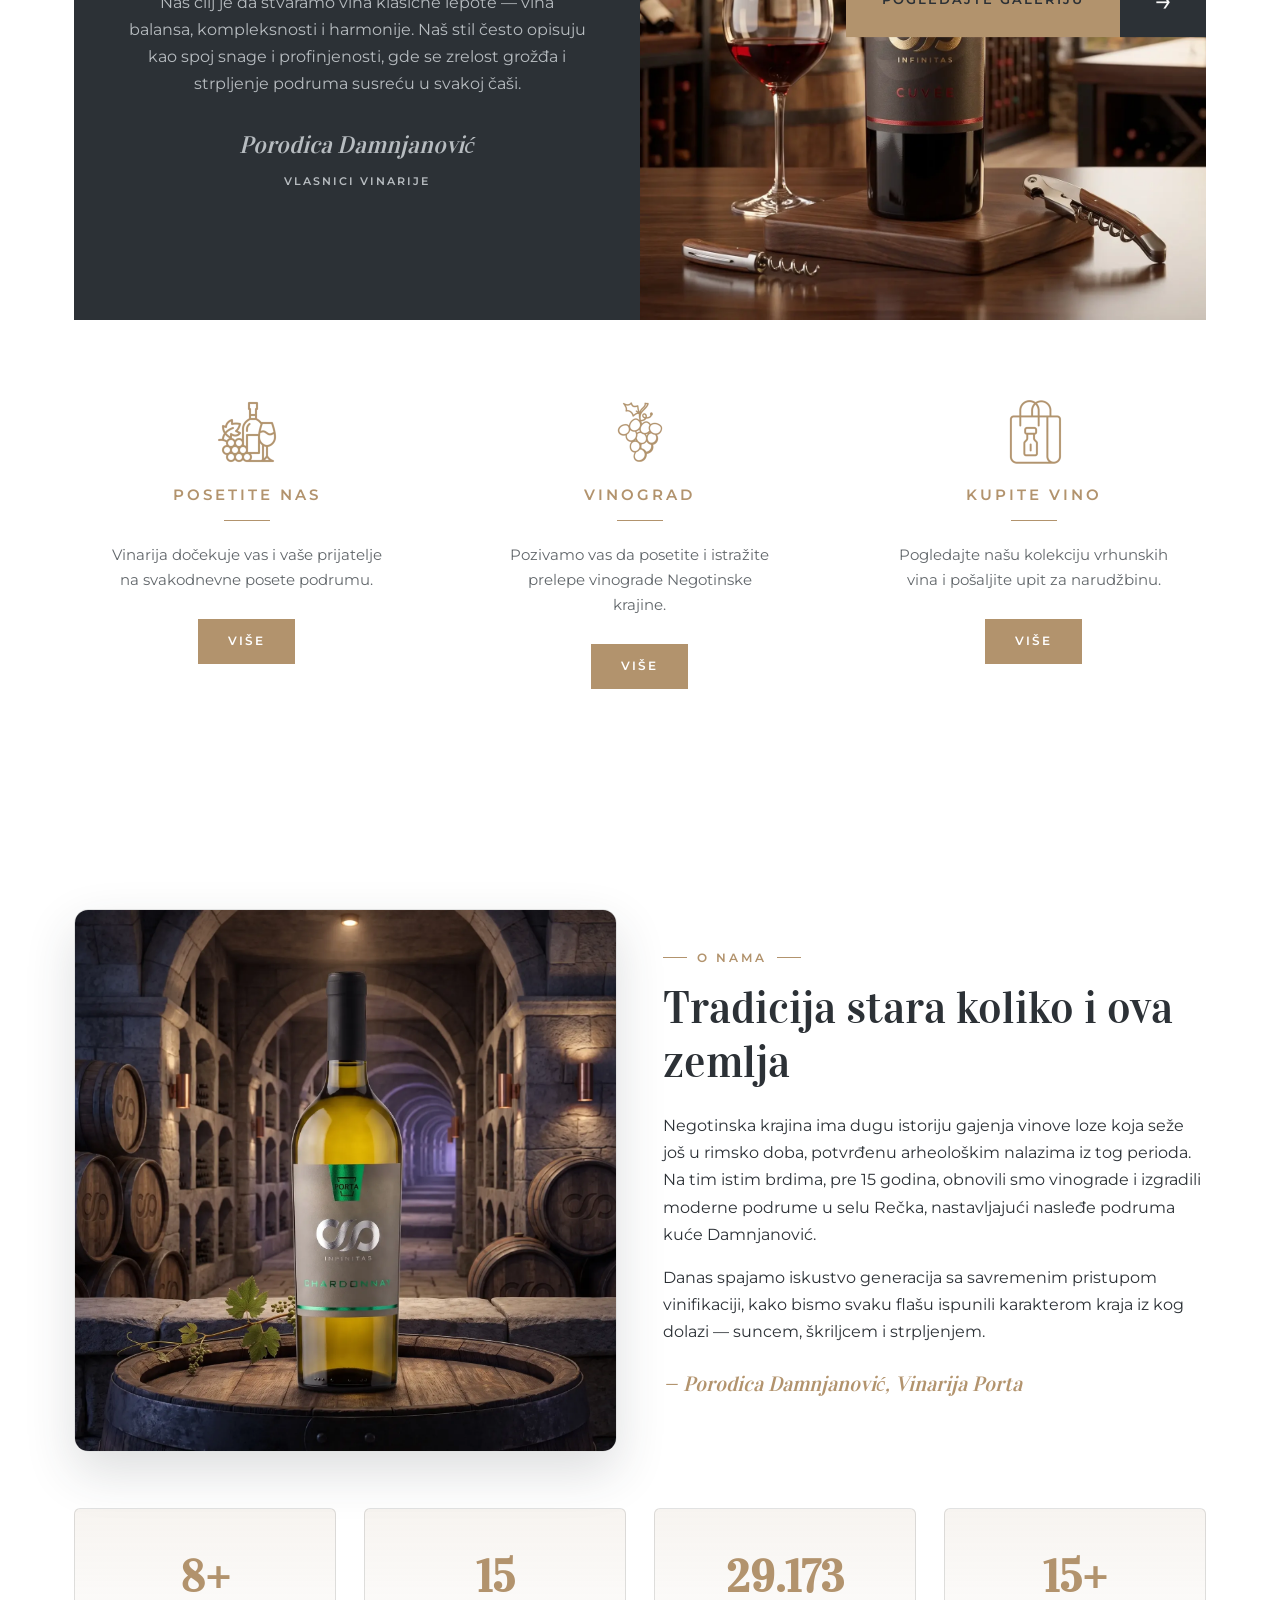
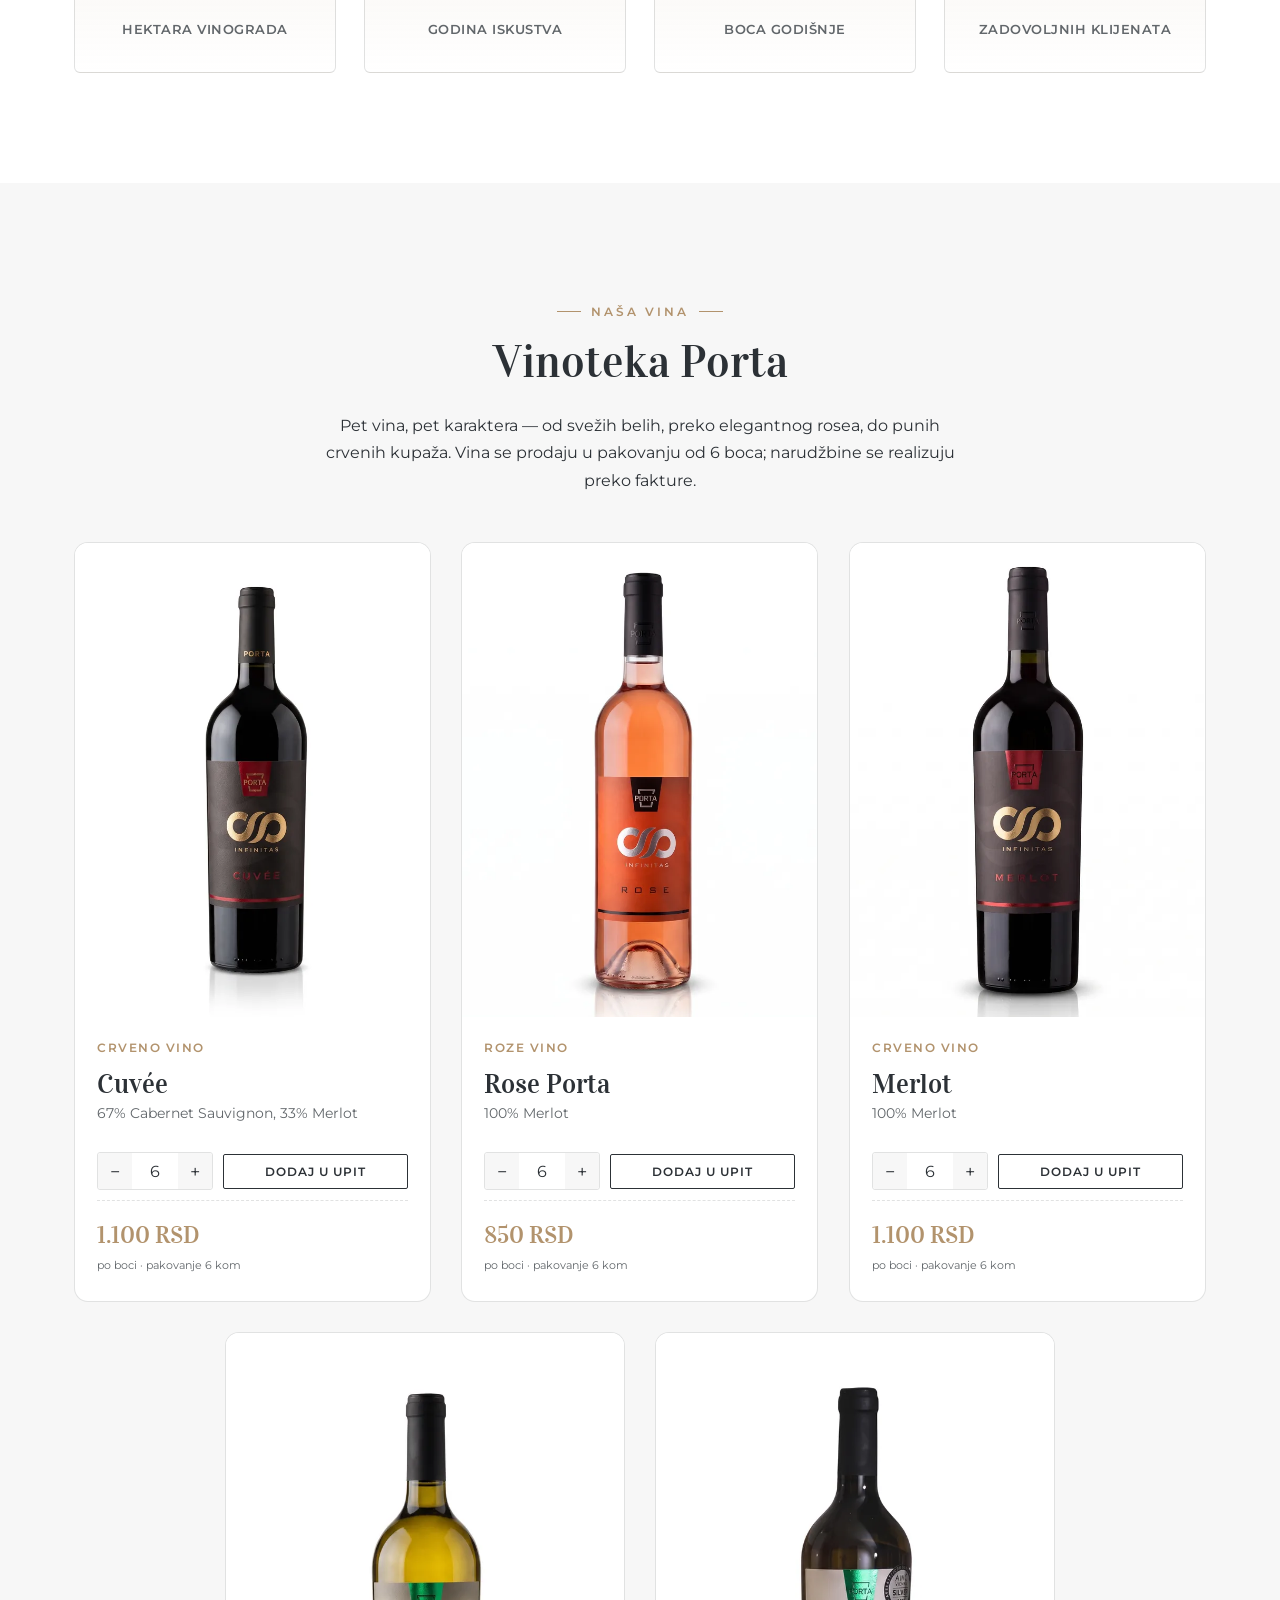
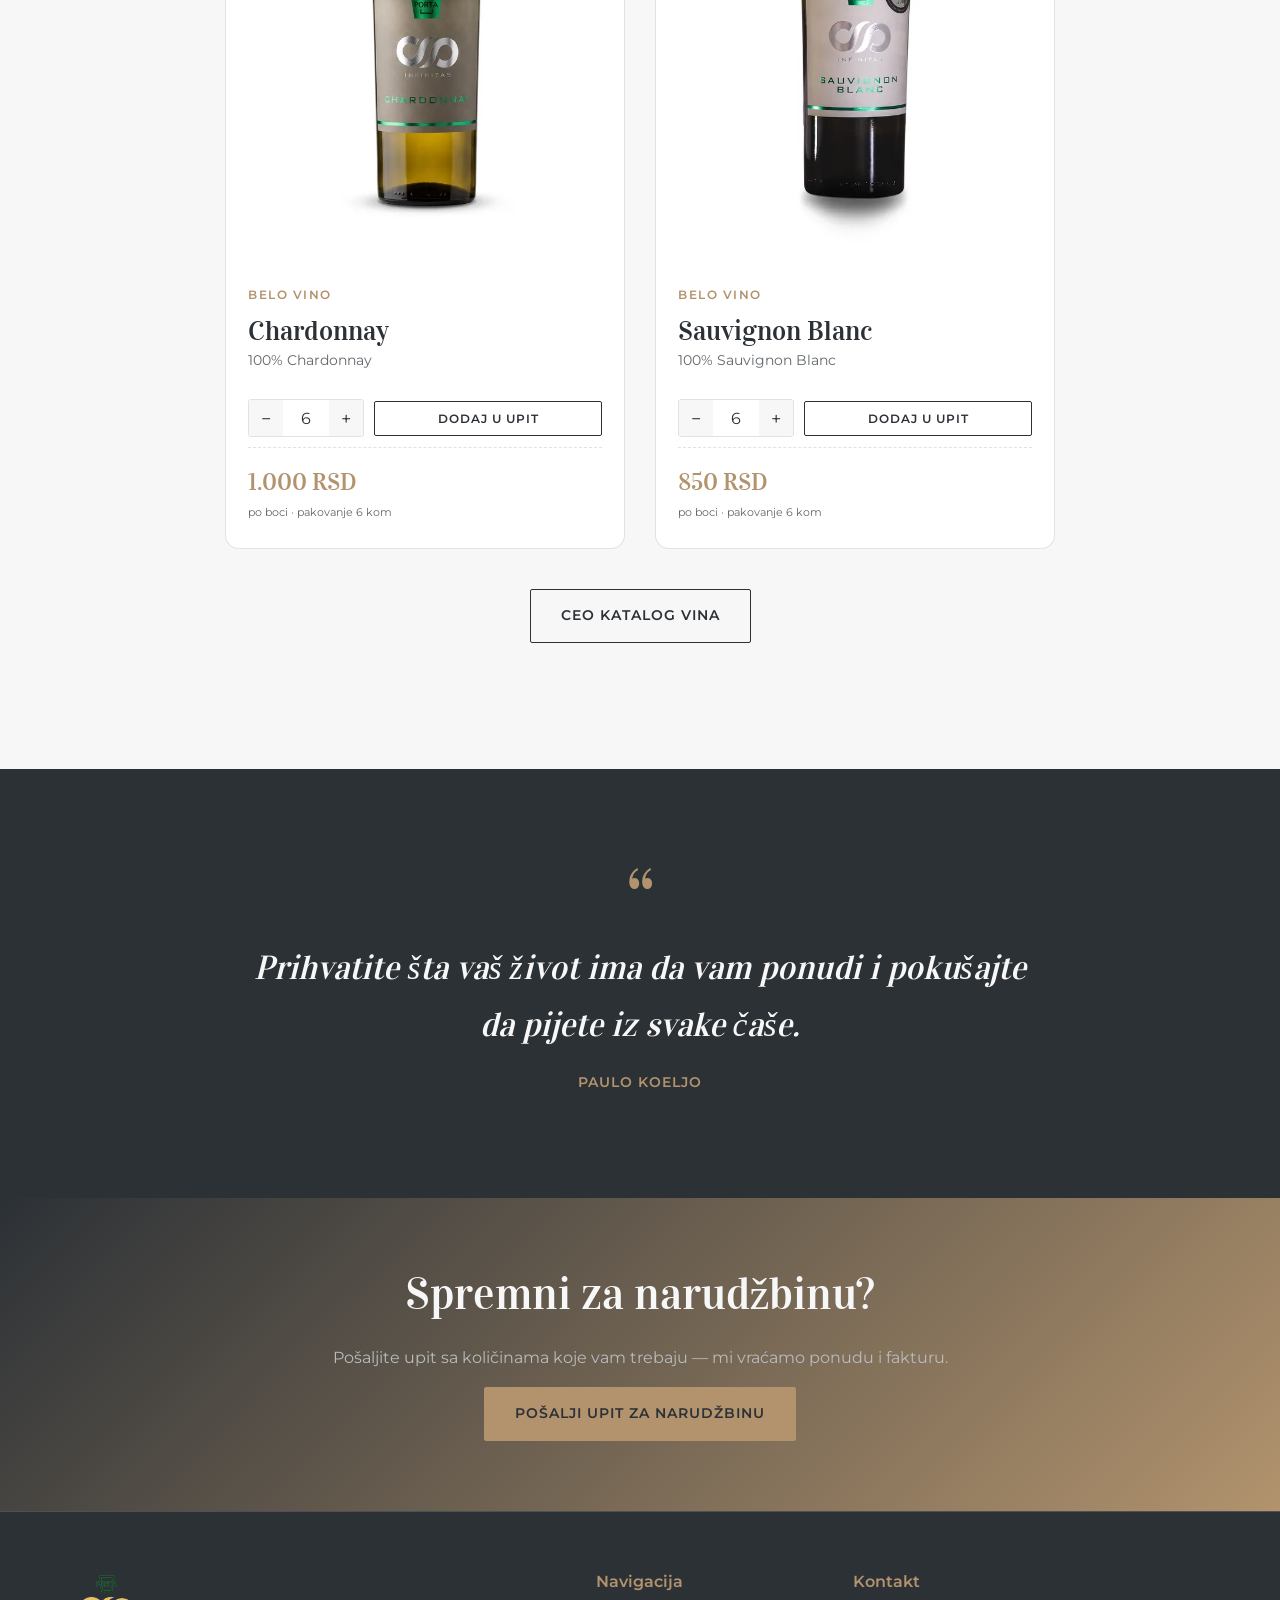
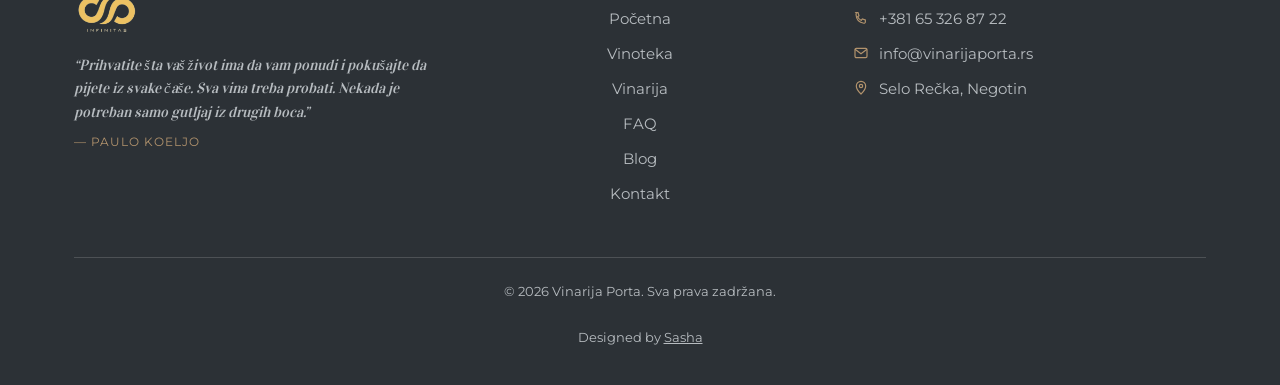
==== commit 65a81614: "Ispravka: keš za css/js (cache-busting), poruke uspeha/greške se ne prikazuju zajedno Co-Authored-By" ====
--- a/index.html
+++ b/index.html
@@ -17,7 +17,7 @@
 <link rel="preconnect" href="https://fonts.googleapis.com">
 <link rel="preconnect" href="https://fonts.gstatic.com" crossorigin>
 <link href="https://fonts.googleapis.com/css2?family=Vidaloka&family=Montserrat:wght@300;400;500;600;700&display=swap" rel="stylesheet">
-<link rel="stylesheet" href="css/style.css">
+<link rel="stylesheet" href="css/style.css?v=20261124">
 <script type="application/ld+json">
 {
   "@context": "https://schema.org",
@@ -247,7 +247,7 @@
   <svg viewBox="0 0 24 24" fill="none" stroke="currentColor" stroke-width="2"><path d="M12 19V5M5 12l7-7 7 7"/></svg>
 </button>
 
-<script src="js/cart.js"></script>
-<script src="js/main.js"></script>
+<script src="js/cart.js?v=20261124"></script>
+<script src="js/main.js?v=20261124"></script>
 </body>
 </html>
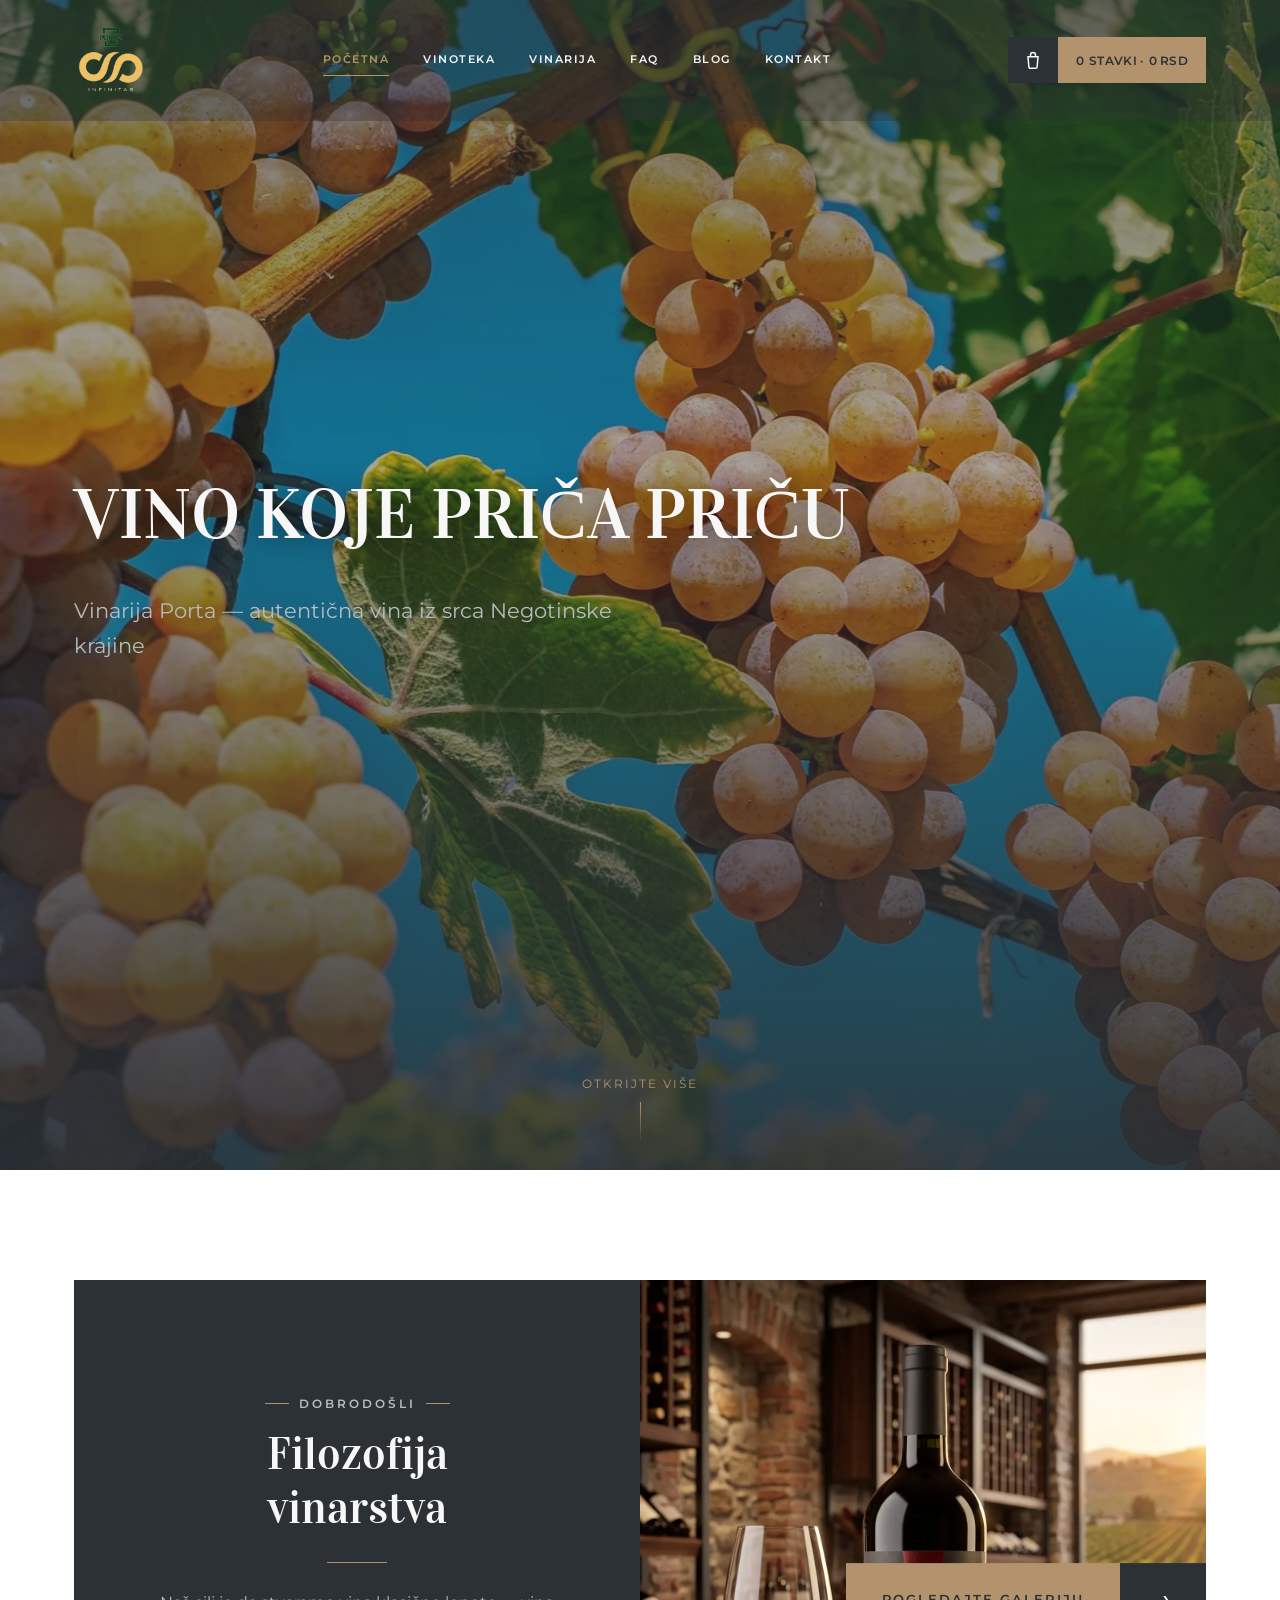
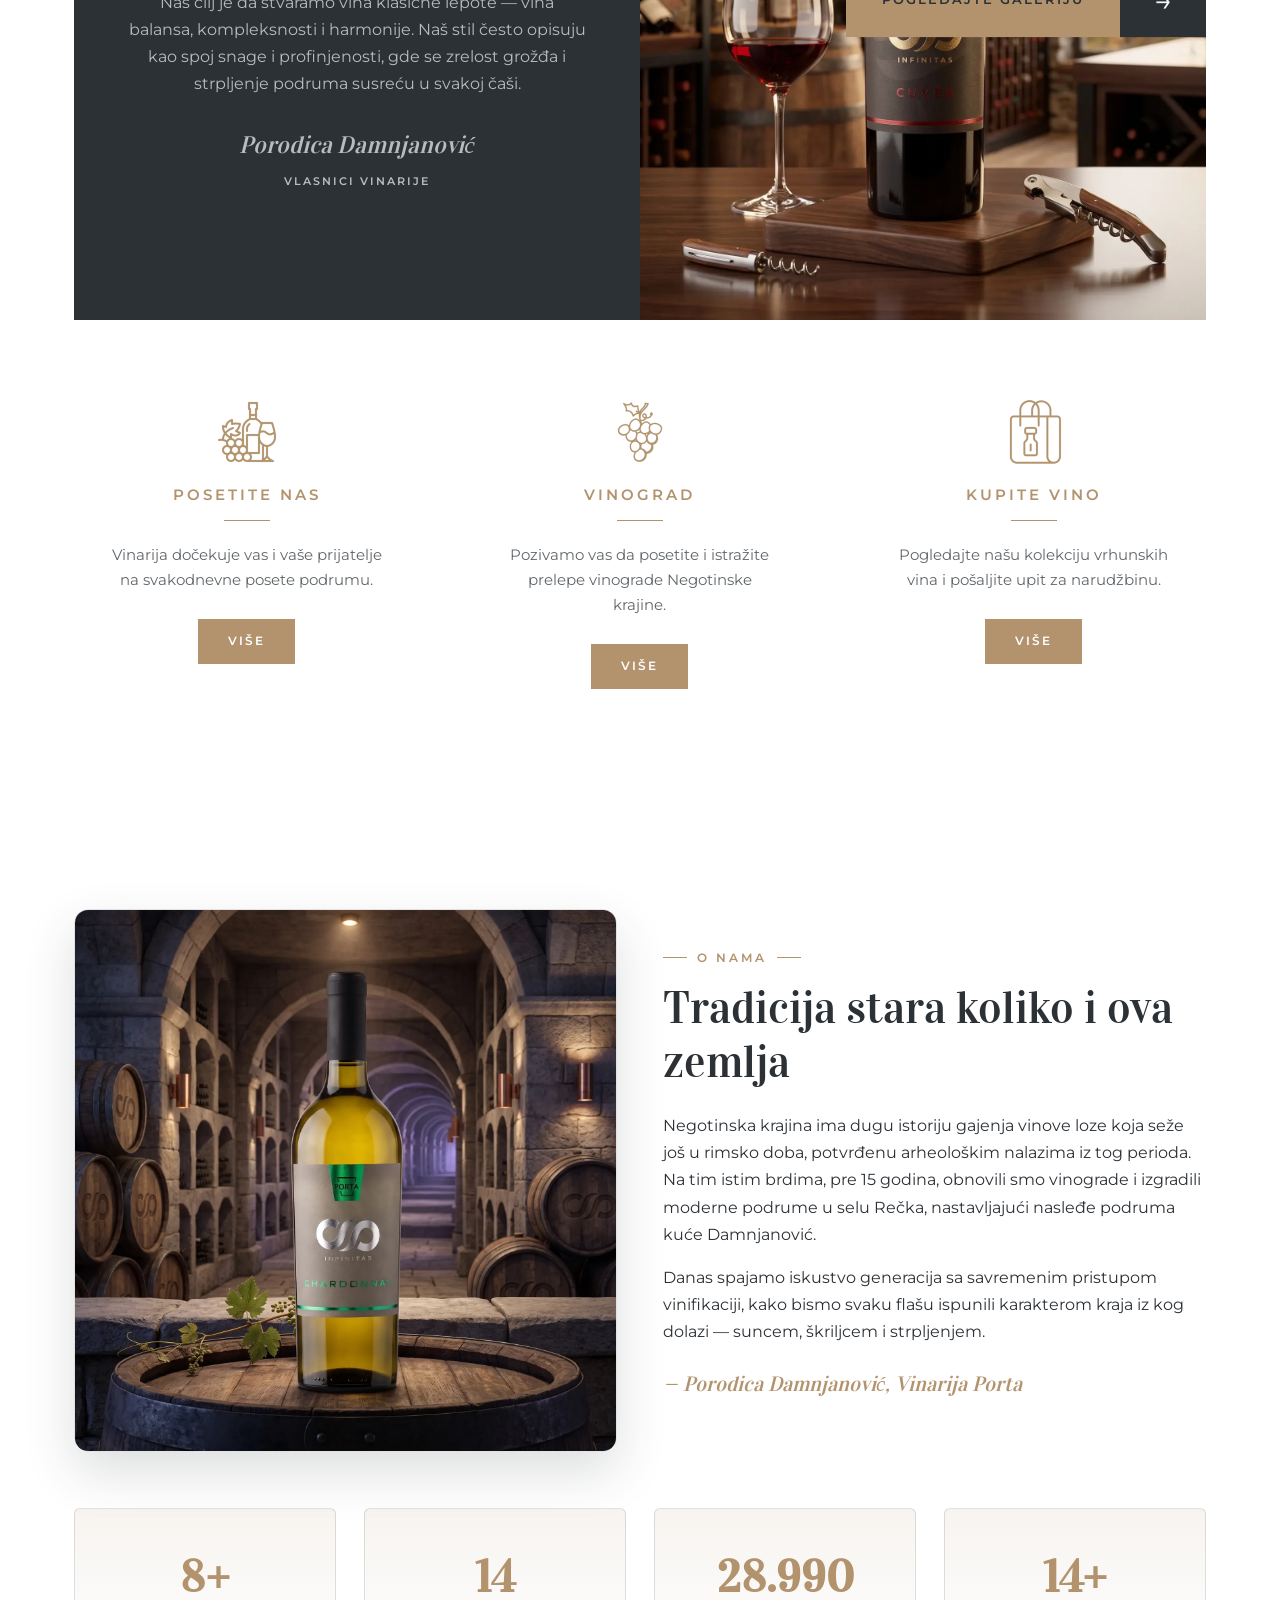
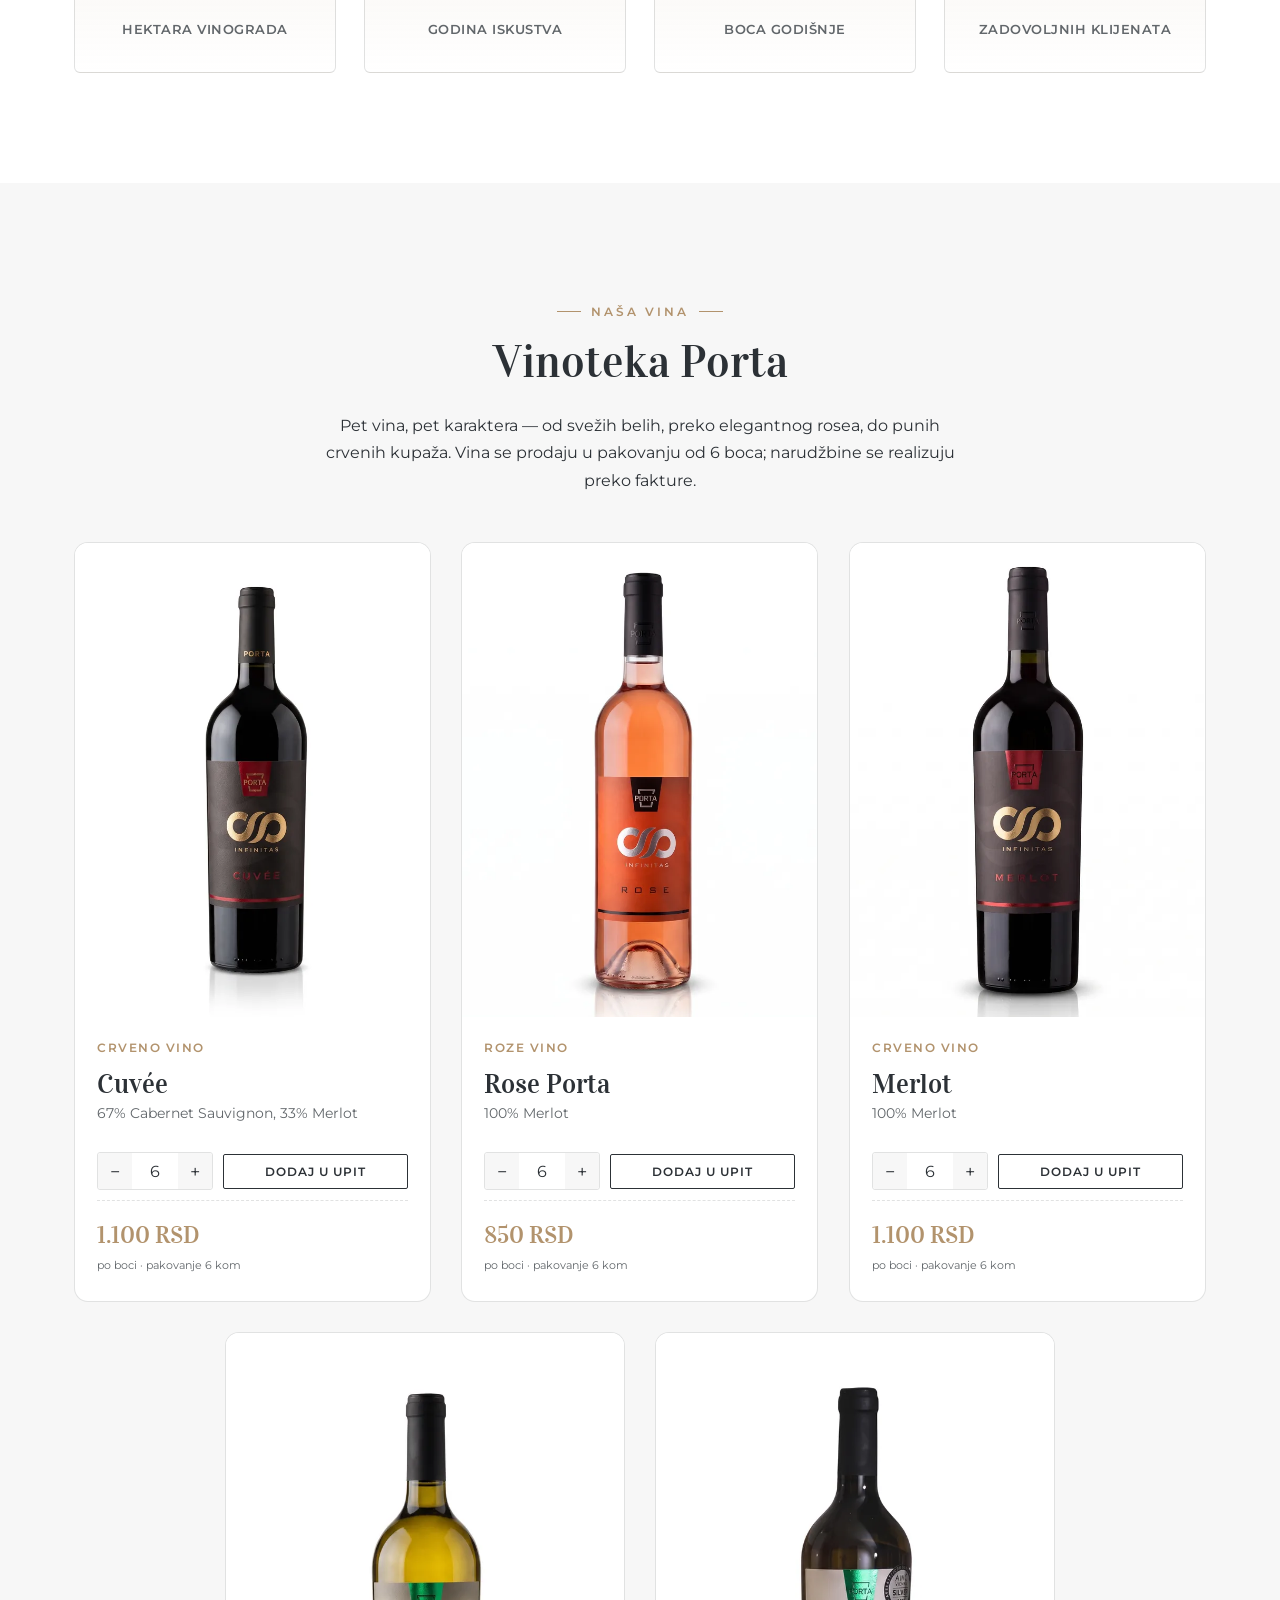
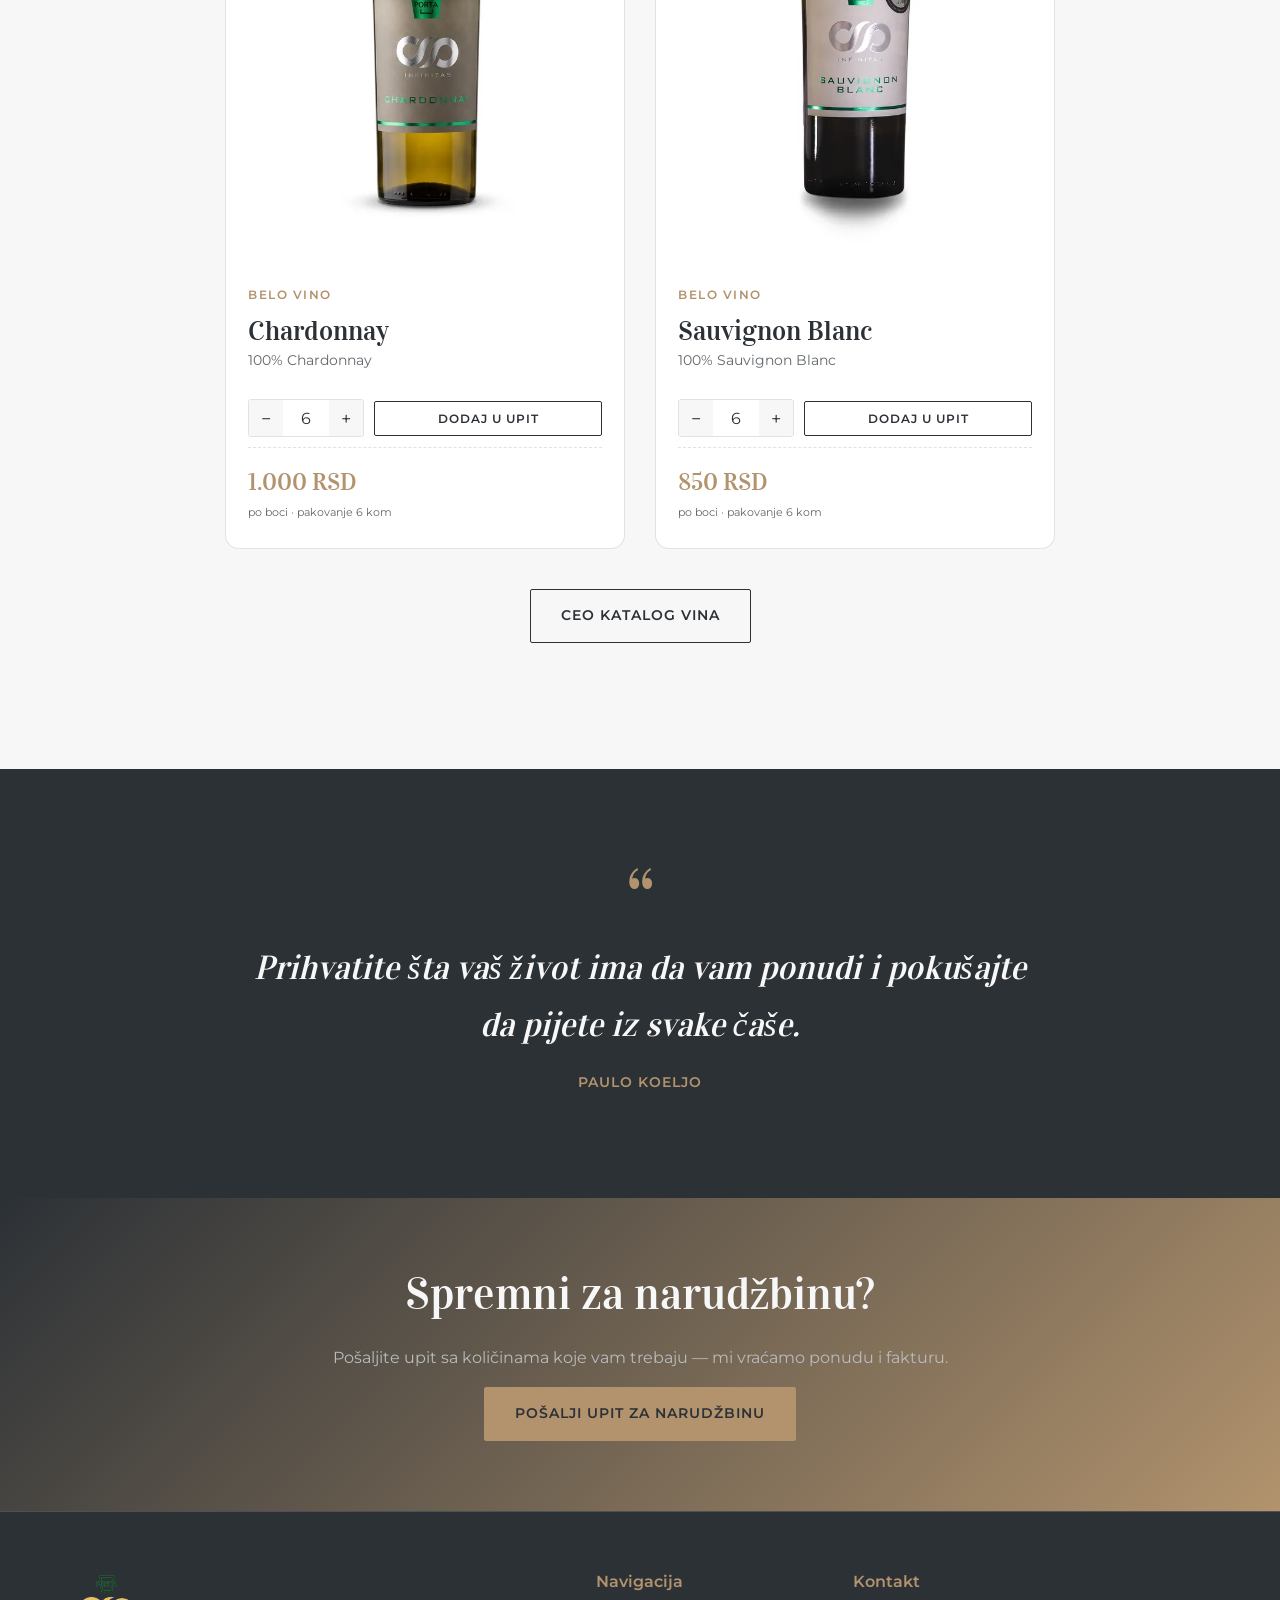
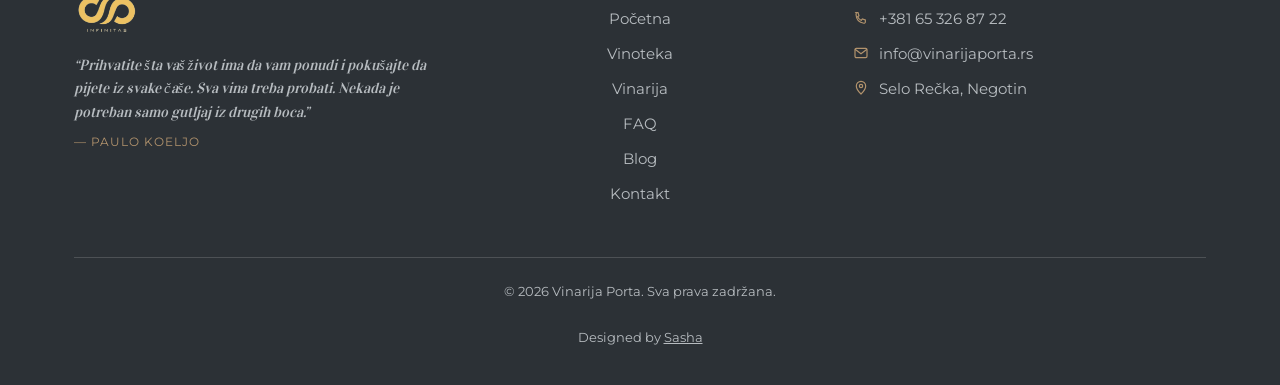
==== commit 5791ff31: "Stroža validacija e-mail adrese i telefona u formi za upit Co-Authored-By: Claude Sonnet 5.5 <norepl" ====
--- a/index.html
+++ b/index.html
@@ -17,7 +17,7 @@
 <link rel="preconnect" href="https://fonts.googleapis.com">
 <link rel="preconnect" href="https://fonts.gstatic.com" crossorigin>
 <link href="https://fonts.googleapis.com/css2?family=Vidaloka&family=Montserrat:wght@300;400;500;600;700&display=swap" rel="stylesheet">
-<link rel="stylesheet" href="css/style.css?v=20261124">
+<link rel="stylesheet" href="css/style.css?v=20261125">
 <script type="application/ld+json">
 {
   "@context": "https://schema.org",
@@ -247,7 +247,7 @@
   <svg viewBox="0 0 24 24" fill="none" stroke="currentColor" stroke-width="2"><path d="M12 19V5M5 12l7-7 7 7"/></svg>
 </button>
 
-<script src="js/cart.js?v=20261124"></script>
-<script src="js/main.js?v=20261124"></script>
+<script src="js/cart.js?v=20261125"></script>
+<script src="js/main.js?v=20261125"></script>
 </body>
 </html>
